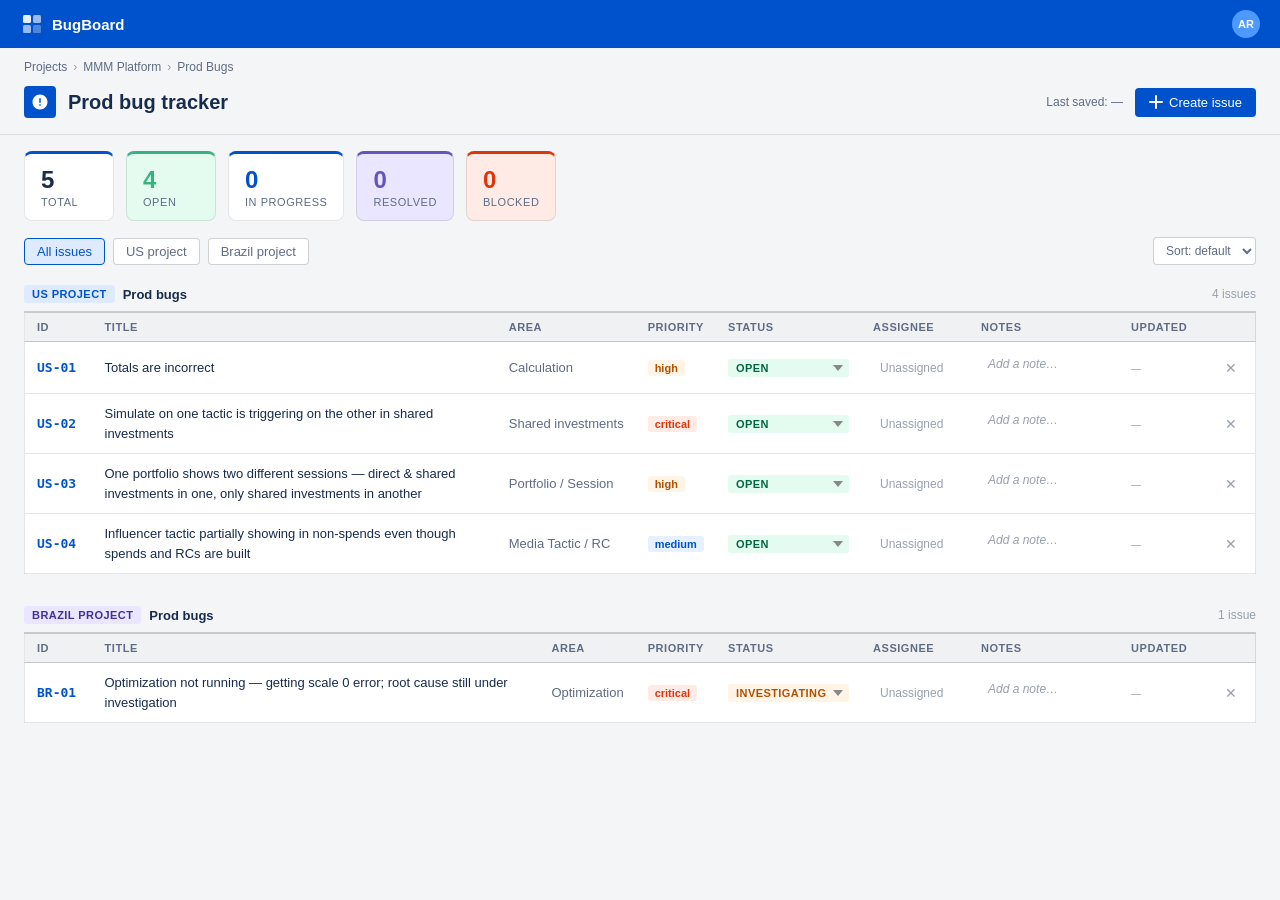
==== index.html @ f77bd1e1 "Rename index.html.html to index.html" ====
<!DOCTYPE html>
<html lang="en">
<head>
<meta charset="UTF-8" />
<meta name="viewport" content="width=device-width, initial-scale=1.0" />
<title>Bug Tracker — US & Brazil</title>
<style>
*, *::before, *::after { box-sizing: border-box; margin: 0; padding: 0; }

:root {
  --bg: #f4f5f7; --surface: #ffffff; --surface2: #f0f1f3;
  --border: rgba(0,0,0,0.1); --border2: rgba(0,0,0,0.18);
  --text: #172b4d; --text2: #5e6c84; --text3: #97a0af;
  --blue: #0052cc; --blue-bg: #deebff;
  --purple-bg: #eae6ff; --purple: #403294;
  --radius: 4px; --radius-lg: 8px;
  --mono: ui-monospace, monospace;
  --sans: -apple-system, BlinkMacSystemFont, 'Segoe UI', sans-serif;
}

@media (prefers-color-scheme: dark) {
  :root {
    --bg: #1d2125; --surface: #22272b; --surface2: #282e33;
    --border: rgba(255,255,255,0.08); --border2: rgba(255,255,255,0.16);
    --text: #c7d1db; --text2: #8c9bab; --text3: #596773;
    --blue: #4c9aff; --blue-bg: #0c2340; --purple-bg: #1e1a40; --purple: #998dd9;
  }
}

body { font-family: var(--sans); background: var(--bg); color: var(--text); min-height: 100vh; }

/* NAV */
.topnav { background: #0052cc; padding: 0 20px; height: 48px; display: flex; align-items: center; }
.topnav-logo { color: #fff; font-size: 15px; font-weight: 600; display: flex; align-items: center; gap: 8px; }
.topnav-logo svg { width: 24px; height: 24px; }
.topnav-right { margin-left: auto; }
.avatar { width: 28px; height: 28px; border-radius: 50%; background: #4c9aff; color: #fff; font-size: 11px; font-weight: 600; display: flex; align-items: center; justify-content: center; }

.breadcrumb { padding: 12px 24px 0; font-size: 12px; color: var(--text2); display: flex; align-items: center; gap: 6px; }
.breadcrumb span { color: var(--text3); }

.page-header { padding: 12px 24px 16px; display: flex; align-items: center; gap: 12px; border-bottom: 1px solid var(--border); }
.page-icon { width: 32px; height: 32px; background: #0052cc; border-radius: var(--radius); display: flex; align-items: center; justify-content: center; }
.page-header h1 { font-size: 20px; font-weight: 600; }
.header-right { margin-left: auto; display: flex; align-items: center; gap: 12px; font-size: 12px; color: var(--text2); }

/* CREATE BUTTON */
.btn-create {
  background: #0052cc; color: #fff; border: none;
  font-size: 13px; font-weight: 500; padding: 7px 14px;
  border-radius: var(--radius); cursor: pointer; font-family: var(--sans);
  display: flex; align-items: center; gap: 6px; transition: background 0.15s;
}
.btn-create:hover { background: #0747a6; }
.btn-create svg { width: 14px; height: 14px; }

/* STATS */
.stats-row { display: flex; gap: 12px; padding: 16px 24px; flex-wrap: wrap; }
.stat-card { background: var(--surface); border: 1px solid var(--border); border-radius: var(--radius-lg); padding: 12px 16px; min-width: 90px; border-top: 3px solid transparent; }
.stat-card.total { border-top-color: #0052cc; }
.stat-card.s-open { border-top-color: #36b37e; }
.stat-card.s-progress { border-top-color: #0052cc; }
.stat-card.s-resolved { border-top-color: #6554c0; }
.stat-card.s-blocked { border-top-color: #de350b; }
.stat-num { font-size: 24px; font-weight: 700; color: var(--text); }
.stat-label { font-size: 11px; color: var(--text2); margin-top: 2px; text-transform: uppercase; letter-spacing: 0.05em; }

/* TOOLBAR */
.toolbar { padding: 0 24px 12px; display: flex; gap: 8px; align-items: center; flex-wrap: wrap; }
.filter-btn { font-size: 13px; padding: 5px 12px; border-radius: var(--radius); border: 1px solid var(--border2); background: var(--surface); color: var(--text2); cursor: pointer; transition: all 0.1s; font-family: var(--sans); }
.filter-btn:hover { background: var(--surface2); color: var(--text); }
.filter-btn.active { background: var(--blue-bg); color: var(--blue); border-color: var(--blue); font-weight: 500; }
.toolbar-right { margin-left: auto; }
.toolbar select { font-size: 12px; padding: 5px 8px; border-radius: var(--radius); border: 1px solid var(--border2); background: var(--surface); color: var(--text2); font-family: var(--sans); cursor: pointer; }

/* TABLE */
.issue-table-wrap { padding: 0 24px 40px; }
.proj-section { margin-bottom: 24px; }
.proj-header { display: flex; align-items: center; gap: 8px; padding: 8px 0; border-bottom: 2px solid var(--border2); }
.proj-badge { font-size: 11px; font-weight: 700; padding: 3px 8px; border-radius: 3px; letter-spacing: 0.04em; text-transform: uppercase; }
.badge-us { background: var(--blue-bg); color: var(--blue); }
.badge-br { background: var(--purple-bg); color: var(--purple); }
.proj-label { font-size: 13px; font-weight: 600; }
.proj-count { font-size: 12px; color: var(--text3); margin-left: auto; }

.issue-table { width: 100%; border-collapse: collapse; background: var(--surface); border: 1px solid var(--border); border-top: none; }
.issue-table thead tr { background: var(--surface2); border-bottom: 1px solid var(--border2); }
.issue-table th { font-size: 11px; font-weight: 600; color: var(--text2); text-transform: uppercase; letter-spacing: 0.05em; padding: 8px 12px; text-align: left; white-space: nowrap; }
.issue-table tbody tr { border-bottom: 1px solid var(--border); transition: background 0.1s; }
.issue-table tbody tr:last-child { border-bottom: none; }
.issue-table tbody tr:hover { background: var(--surface2); }
.issue-table td { padding: 10px 12px; font-size: 13px; vertical-align: middle; }

.td-id { font-family: var(--mono); font-size: 11px; color: var(--blue); white-space: nowrap; font-weight: 600; }
.td-title { line-height: 1.5; color: var(--text); }
.td-area { font-size: 11px; color: var(--text2); white-space: nowrap; }

/* DELETE BUTTON */
.btn-del { background: none; border: none; cursor: pointer; padding: 4px 6px; border-radius: var(--radius); color: var(--text3); font-size: 14px; line-height: 1; transition: all 0.1s; }
.btn-del:hover { background: #ffebe6; color: #de350b; }

.pri { display: inline-flex; align-items: center; font-size: 11px; font-weight: 600; padding: 2px 7px; border-radius: 3px; }
.pri-critical { background: #ffebe6; color: #de350b; }
.pri-high     { background: #fff4e5; color: #b25000; }
.pri-medium   { background: #e6f0ff; color: #0052cc; }
.pri-low      { background: #e3fcef; color: #006644; }

.status-select {
  font-size: 11px; font-weight: 700; padding: 3px 22px 3px 8px;
  border-radius: 3px; border: none; cursor: pointer; font-family: var(--sans);
  appearance: none; -webkit-appearance: none;
  text-transform: uppercase; letter-spacing: 0.04em; outline: none;
  background-image: url("data:image/svg+xml,%3Csvg xmlns='http://www.w3.org/2000/svg' width='10' height='6'%3E%3Cpath d='M0 0l5 6 5-6z' fill='%23888'/%3E%3C/svg%3E");
  background-repeat: no-repeat; background-position: right 6px center;
}
.status-select:hover { opacity: 0.8; }
.s-open          { background-color: #e3fcef; color: #006644; }
.s-in-progress   { background-color: #deebff; color: #0052cc; }
.s-investigating { background-color: #fff4e5; color: #b25000; }
.s-resolved      { background-color: #eae6ff; color: #403294; }
.s-blocked       { background-color: #ffebe6; color: #de350b; }

.notes-input { font-size: 12px; color: var(--text2); background: transparent; border: 1px solid transparent; border-radius: var(--radius); padding: 3px 6px; width: 100%; font-family: var(--sans); resize: none; line-height: 1.4; min-height: 28px; }
.notes-input:hover { border-color: var(--border2); background: var(--surface2); }
.notes-input:focus { outline: none; border-color: var(--blue); background: var(--surface); }
.notes-input::placeholder { color: var(--text3); font-style: italic; }

.assignee-input { font-size: 12px; color: var(--text); background: transparent; border: 1px solid transparent; border-radius: var(--radius); padding: 3px 6px; width: 100%; font-family: var(--sans); }
.assignee-input:hover { border-color: var(--border2); background: var(--surface2); }
.assignee-input:focus { outline: none; border-color: var(--blue); background: var(--surface); }
.assignee-input::placeholder { color: var(--text3); }

.updated-tag { font-size: 10px; color: var(--text3); white-space: nowrap; }

/* ── MODAL OVERLAY ── */
.modal-overlay {
  display: none; position: fixed; inset: 0;
  background: rgba(9,30,66,0.54);
  z-index: 100; align-items: center; justify-content: center;
}
.modal-overlay.open { display: flex; }

.modal {
  background: var(--surface); border-radius: var(--radius-lg);
  width: 520px; max-width: calc(100vw - 32px);
  box-shadow: 0 8px 32px rgba(0,0,0,0.24);
  overflow: hidden;
}
.modal-header {
  padding: 16px 20px; border-bottom: 1px solid var(--border);
  display: flex; align-items: center; justify-content: space-between;
}
.modal-header h2 { font-size: 16px; font-weight: 600; color: var(--text); }
.modal-close { background: none; border: none; cursor: pointer; font-size: 20px; color: var(--text3); line-height: 1; padding: 2px 6px; border-radius: var(--radius); }
.modal-close:hover { background: var(--surface2); color: var(--text); }

.modal-body { padding: 20px; display: flex; flex-direction: column; gap: 14px; }

.form-row { display: flex; gap: 12px; }
.form-group { display: flex; flex-direction: column; gap: 5px; flex: 1; }
.form-group label { font-size: 12px; font-weight: 600; color: var(--text2); text-transform: uppercase; letter-spacing: 0.04em; }

.form-input, .form-select, .form-textarea {
  font-size: 13px; color: var(--text); background: var(--surface);
  border: 1px solid var(--border2); border-radius: var(--radius);
  padding: 7px 10px; font-family: var(--sans); width: 100%;
  transition: border-color 0.15s;
}
.form-input:focus, .form-select:focus, .form-textarea:focus {
  outline: none; border-color: var(--blue);
  box-shadow: 0 0 0 2px rgba(0,82,204,0.2);
}
.form-textarea { resize: vertical; min-height: 72px; line-height: 1.5; }
.form-select { cursor: pointer; appearance: none; -webkit-appearance: none;
  background-image: url("data:image/svg+xml,%3Csvg xmlns='http://www.w3.org/2000/svg' width='10' height='6'%3E%3Cpath d='M0 0l5 6 5-6z' fill='%23888'/%3E%3C/svg%3E");
  background-repeat: no-repeat; background-position: right 10px center; padding-right: 28px;
}
.form-error { font-size: 11px; color: #de350b; display: none; }
.form-error.show { display: block; }

.modal-footer { padding: 14px 20px; border-top: 1px solid var(--border); display: flex; justify-content: flex-end; gap: 8px; }
.btn-cancel { background: var(--surface); color: var(--text2); border: 1px solid var(--border2); font-size: 13px; padding: 7px 14px; border-radius: var(--radius); cursor: pointer; font-family: var(--sans); }
.btn-cancel:hover { background: var(--surface2); }
.btn-submit { background: #0052cc; color: #fff; border: none; font-size: 13px; font-weight: 500; padding: 7px 16px; border-radius: var(--radius); cursor: pointer; font-family: var(--sans); transition: background 0.15s; }
.btn-submit:hover { background: #0747a6; }

/* TOAST */
.toast { position: fixed; bottom: 24px; right: 24px; background: #172b4d; color: #fff; padding: 10px 18px; border-radius: var(--radius-lg); font-size: 13px; opacity: 0; pointer-events: none; transition: opacity 0.2s; z-index: 999; }
.toast.show { opacity: 1; }
</style>
</head>
<body>

<div class="topnav">
  <div class="topnav-logo">
    <svg viewBox="0 0 24 24" fill="none">
      <rect x="3" y="3" width="8" height="8" rx="1.5" fill="white" opacity="0.9"/>
      <rect x="13" y="3" width="8" height="8" rx="1.5" fill="white" opacity="0.6"/>
      <rect x="3" y="13" width="8" height="8" rx="1.5" fill="white" opacity="0.6"/>
      <rect x="13" y="13" width="8" height="8" rx="1.5" fill="white" opacity="0.3"/>
    </svg>
    BugBoard
  </div>
  <div class="topnav-right"><div class="avatar">AR</div></div>
</div>

<div class="breadcrumb">Projects <span>›</span> MMM Platform <span>›</span> Prod Bugs</div>

<div class="page-header">
  <div class="page-icon">
    <svg viewBox="0 0 24 24" fill="white" width="18" height="18"><path d="M12 2C6.48 2 2 6.48 2 12s4.48 10 10 10 10-4.48 10-10S17.52 2 12 2zm1 15h-2v-2h2v2zm0-4h-2V7h2v6z"/></svg>
  </div>
  <h1>Prod bug tracker</h1>
  <div class="header-right">
    <span>Last saved: <span id="last-saved">—</span></span>
    <button class="btn-create" onclick="openModal()">
      <svg viewBox="0 0 14 14" fill="none"><path d="M7 1v12M1 7h12" stroke="white" stroke-width="2" stroke-linecap="round"/></svg>
      Create issue
    </button>
  </div>
</div>

<div class="stats-row">
  <div class="stat-card total"><div class="stat-num" id="st-total">—</div><div class="stat-label">Total</div></div>
  <div class="stat-card s-open"><div class="stat-num" id="st-open" style="color:#36b37e;">—</div><div class="stat-label">Open</div></div>
  <div class="stat-card s-progress"><div class="stat-num" id="st-prog" style="color:#0052cc;">—</div><div class="stat-label">In progress</div></div>
  <div class="stat-card s-resolved"><div class="stat-num" id="st-res" style="color:#6554c0;">—</div><div class="stat-label">Resolved</div></div>
  <div class="stat-card s-blocked"><div class="stat-num" id="st-blk" style="color:#de350b;">—</div><div class="stat-label">Blocked</div></div>
</div>

<div class="toolbar">
  <button class="filter-btn active" onclick="setFilter('all',this)">All issues</button>
  <button class="filter-btn" onclick="setFilter('US',this)">US project</button>
  <button class="filter-btn" onclick="setFilter('Brazil',this)">Brazil project</button>
  <div class="toolbar-right">
    <select onchange="setSort(this.value)">
      <option value="default">Sort: default</option>
      <option value="priority">Sort: priority</option>
      <option value="status">Sort: status</option>
    </select>
  </div>
</div>

<div class="issue-table-wrap" id="issue-container"></div>

<!-- CREATE ISSUE MODAL -->
<div class="modal-overlay" id="modal-overlay" onclick="overlayClick(event)">
  <div class="modal">
    <div class="modal-header">
      <h2>Create issue</h2>
      <button class="modal-close" onclick="closeModal()">&#x2715;</button>
    </div>
    <div class="modal-body">
      <div class="form-group">
        <label>Title *</label>
        <input class="form-input" id="f-title" type="text" placeholder="Short description of the bug" />
        <span class="form-error" id="err-title">Title is required</span>
      </div>
      <div class="form-row">
        <div class="form-group">
          <label>Project *</label>
          <select class="form-select" id="f-project">
            <option value="">Select project</option>
            <option value="US">US Project</option>
            <option value="Brazil">Brazil Project</option>
          </select>
          <span class="form-error" id="err-project">Select a project</span>
        </div>
        <div class="form-group">
          <label>Area</label>
          <input class="form-input" id="f-area" type="text" placeholder="e.g. Calculation, RC, Optimization" />
        </div>
      </div>
      <div class="form-row">
        <div class="form-group">
          <label>Priority</label>
          <select class="form-select" id="f-priority">
            <option value="critical">Critical</option>
            <option value="high">High</option>
            <option value="medium" selected>Medium</option>
            <option value="low">Low</option>
          </select>
        </div>
        <div class="form-group">
          <label>Status</label>
          <select class="form-select" id="f-status">
            <option value="open" selected>Open</option>
            <option value="in-progress">In Progress</option>
            <option value="investigating">Investigating</option>
            <option value="blocked">Blocked</option>
          </select>
        </div>
      </div>
      <div class="form-group">
        <label>Assignee</label>
        <input class="form-input" id="f-assignee" type="text" placeholder="Developer name" />
      </div>
      <div class="form-group">
        <label>Notes</label>
        <textarea class="form-textarea" id="f-notes" placeholder="Additional context, steps to reproduce, etc."></textarea>
      </div>
    </div>
    <div class="modal-footer">
      <button class="btn-cancel" onclick="closeModal()">Cancel</button>
      <button class="btn-submit" onclick="submitIssue()">Create issue</button>
    </div>
  </div>
</div>

<div class="toast" id="toast">Changes saved</div>

<script>
const STORAGE_KEY = 'bugboard_v2';

const seed = [
  { id:'US-01', project:'US', title:'Totals are incorrect', priority:'high', status:'open', area:'Calculation', assignee:'', notes:'', updated:'' },
  { id:'US-02', project:'US', title:'Simulate on one tactic is triggering on the other in shared investments', priority:'critical', status:'open', area:'Shared investments', assignee:'', notes:'', updated:'' },
  { id:'US-03', project:'US', title:'One portfolio shows two different sessions — direct & shared investments in one, only shared investments in another', priority:'high', status:'open', area:'Portfolio / Session', assignee:'', notes:'', updated:'' },
  { id:'US-04', project:'US', title:'Influencer tactic partially showing in non-spends even though spends and RCs are built', priority:'medium', status:'open', area:'Media Tactic / RC', assignee:'', notes:'', updated:'' },
  { id:'BR-01', project:'Brazil', title:'Optimization not running — getting scale 0 error; root cause still under investigation', priority:'critical', status:'investigating', area:'Optimization', assignee:'', notes:'', updated:'' },
];

const priorityOrder = { critical:0, high:1, medium:2, low:3 };
const statusOrder   = { blocked:0, investigating:1, 'in-progress':2, open:3, resolved:4 };

let bugs = [];
let currentFilter = 'all';
let currentSort = 'default';

/* ── PERSISTENCE ── */
function load() {
  try {
    const raw = localStorage.getItem(STORAGE_KEY);
    bugs = raw ? JSON.parse(raw) : seed.map(b => ({ ...b }));
  } catch(e) { bugs = seed.map(b => ({ ...b })); }
}
function persist() {
  try { localStorage.setItem(STORAGE_KEY, JSON.stringify(bugs)); } catch(e) {}
  const ts = new Date().toLocaleTimeString([], { hour:'2-digit', minute:'2-digit' });
  document.getElementById('last-saved').textContent = ts;
  toast('Changes saved');
}

function toast(msg) {
  const el = document.getElementById('toast');
  el.textContent = msg;
  el.classList.add('show');
  setTimeout(() => el.classList.remove('show'), 1800);
}

/* ── ID GENERATOR ── */
function nextId(project) {
  const prefix = project === 'US' ? 'US' : 'BR';
  const nums = bugs.filter(b => b.project === project).map(b => parseInt(b.id.split('-')[1]) || 0);
  const max = nums.length ? Math.max(...nums) : 0;
  return `${prefix}-${String(max + 1).padStart(2, '0')}`;
}

/* ── STATS ── */
function updateStats() {
  const c = { open:0, 'in-progress':0, resolved:0, blocked:0, investigating:0 };
  bugs.forEach(b => { if (c[b.status] !== undefined) c[b.status]++; });
  document.getElementById('st-total').textContent = bugs.length;
  document.getElementById('st-open').textContent  = c['open'];
  document.getElementById('st-prog').textContent  = c['in-progress'];
  document.getElementById('st-res').textContent   = c['resolved'];
  document.getElementById('st-blk').textContent   = c['blocked'];
}

/* ── FILTERS ── */
function setFilter(f, btn) {
  currentFilter = f;
  document.querySelectorAll('.filter-btn').forEach(b => b.classList.remove('active'));
  btn.classList.add('active');
  render();
}
function setSort(v) { currentSort = v; render(); }

/* ── INLINE EDITS ── */
function changeStatus(sel) {
  const bug = bugs.find(b => b.id === sel.dataset.id);
  if (!bug) return;
  bug.status = sel.value;
  bug.updated = new Date().toLocaleTimeString([], { hour:'2-digit', minute:'2-digit' });
  sel.className = 'status-select s-' + sel.value;
  const el = document.getElementById('upd-' + bug.id);
  if (el) el.textContent = 'Updated ' + bug.updated;
  persist(); updateStats();
}
function changeNotes(el) {
  const bug = bugs.find(b => b.id === el.dataset.id);
  if (bug) { bug.notes = el.value; persist(); }
}
function changeAssignee(el) {
  const bug = bugs.find(b => b.id === el.dataset.id);
  if (bug) { bug.assignee = el.value; persist(); }
}
function deleteBug(id) {
  if (!confirm('Delete this issue?')) return;
  bugs = bugs.filter(b => b.id !== id);
  persist(); render();
}

/* ── MODAL ── */
function openModal() {
  document.getElementById('modal-overlay').classList.add('open');
  document.getElementById('f-title').focus();
  ['f-title','f-project','f-area','f-assignee','f-notes'].forEach(id => {
    const el = document.getElementById(id);
    if (el) el.value = '';
  });
  document.getElementById('f-priority').value = 'medium';
  document.getElementById('f-status').value = 'open';
  document.getElementById('err-title').classList.remove('show');
  document.getElementById('err-project').classList.remove('show');
}
function closeModal() {
  document.getElementById('modal-overlay').classList.remove('open');
}
function overlayClick(e) {
  if (e.target === document.getElementById('modal-overlay')) closeModal();
}

function submitIssue() {
  const title   = document.getElementById('f-title').value.trim();
  const project = document.getElementById('f-project').value;
  let valid = true;

  if (!title) { document.getElementById('err-title').classList.add('show'); valid = false; }
  else document.getElementById('err-title').classList.remove('show');

  if (!project) { document.getElementById('err-project').classList.add('show'); valid = false; }
  else document.getElementById('err-project').classList.remove('show');

  if (!valid) return;

  const newBug = {
    id:       nextId(project),
    project,
    title,
    area:     document.getElementById('f-area').value.trim() || 'General',
    priority: document.getElementById('f-priority').value,
    status:   document.getElementById('f-status').value,
    assignee: document.getElementById('f-assignee').value.trim(),
    notes:    document.getElementById('f-notes').value.trim(),
    updated:  '',
  };

  bugs.push(newBug);
  persist(); render();
  closeModal();
  toast('Issue ' + newBug.id + ' created');
}

/* ── RENDER ── */
function render() {
  let list = bugs.filter(b => currentFilter === 'all' || b.project === currentFilter);
  if (currentSort === 'priority') list = [...list].sort((a,b) => priorityOrder[a.priority] - priorityOrder[b.priority]);
  if (currentSort === 'status')   list = [...list].sort((a,b) => (statusOrder[a.status]||9) - (statusOrder[b.status]||9));

  const container = document.getElementById('issue-container');
  if (!list.length) {
    container.innerHTML = `<div style="text-align:center;padding:48px;color:var(--text3);font-size:13px;">No issues found. <button class="btn-create" style="margin-left:12px;" onclick="openModal()">Create one</button></div>`;
    updateStats(); return;
  }

  const grouped = {};
  list.forEach(b => { if (!grouped[b.project]) grouped[b.project] = []; grouped[b.project].push(b); });
  const projects = [...new Set(list.map(b => b.project))];

  const statusOpts = [
    ['open','Open'],['in-progress','In Progress'],
    ['investigating','Investigating'],['resolved','Resolved'],['blocked','Blocked']
  ];

  let html = '';
  projects.forEach(proj => {
    const items = grouped[proj];
    const badgeCls = proj === 'US' ? 'badge-us' : 'badge-br';
    const label = proj === 'US' ? 'US Project' : 'Brazil Project';

    html += `<div class="proj-section">
      <div class="proj-header">
        <span class="proj-badge ${badgeCls}">${label}</span>
        <span class="proj-label">Prod bugs</span>
        <span class="proj-count">${items.length} issue${items.length>1?'s':''}</span>
      </div>
      <table class="issue-table">
        <thead><tr>
          <th style="width:68px">ID</th>
          <th>Title</th>
          <th style="width:95px">Area</th>
          <th style="width:78px">Priority</th>
          <th style="width:132px">Status</th>
          <th style="width:108px">Assignee</th>
          <th style="width:150px">Notes</th>
          <th style="width:88px">Updated</th>
          <th style="width:36px"></th>
        </tr></thead><tbody>`;

    items.forEach(b => {
      const opts = statusOpts.map(([v,l]) => `<option value="${v}"${v===b.status?' selected':''}>${l}</option>`).join('');
      html += `<tr>
        <td class="td-id">${b.id}</td>
        <td class="td-title">${b.title}</td>
        <td class="td-area">${b.area}</td>
        <td><span class="pri pri-${b.priority}">${b.priority}</span></td>
        <td><select class="status-select s-${b.status}" data-id="${b.id}" onchange="changeStatus(this)">${opts}</select></td>
        <td><input class="assignee-input" type="text" data-id="${b.id}" value="${b.assignee}" placeholder="Unassigned" onchange="changeAssignee(this)"/></td>
        <td><textarea class="notes-input" data-id="${b.id}" rows="1" placeholder="Add a note…" onchange="changeNotes(this)">${b.notes}</textarea></td>
        <td><span class="updated-tag" id="upd-${b.id}">${b.updated?'Updated '+b.updated:'—'}</span></td>
        <td><button class="btn-del" title="Delete" onclick="deleteBug('${b.id}')">&#x2715;</button></td>
      </tr>`;
    });
    html += `</tbody></table></div>`;
  });

  container.innerHTML = html;
  updateStats();
}

/* ── KEYBOARD SHORTCUT ── */
document.addEventListener('keydown', e => {
  if (e.key === 'Escape') closeModal();
  if ((e.metaKey || e.ctrlKey) && e.key === 'k') { e.preventDefault(); openModal(); }
});

load();
render();
</script>
</body>
</html>
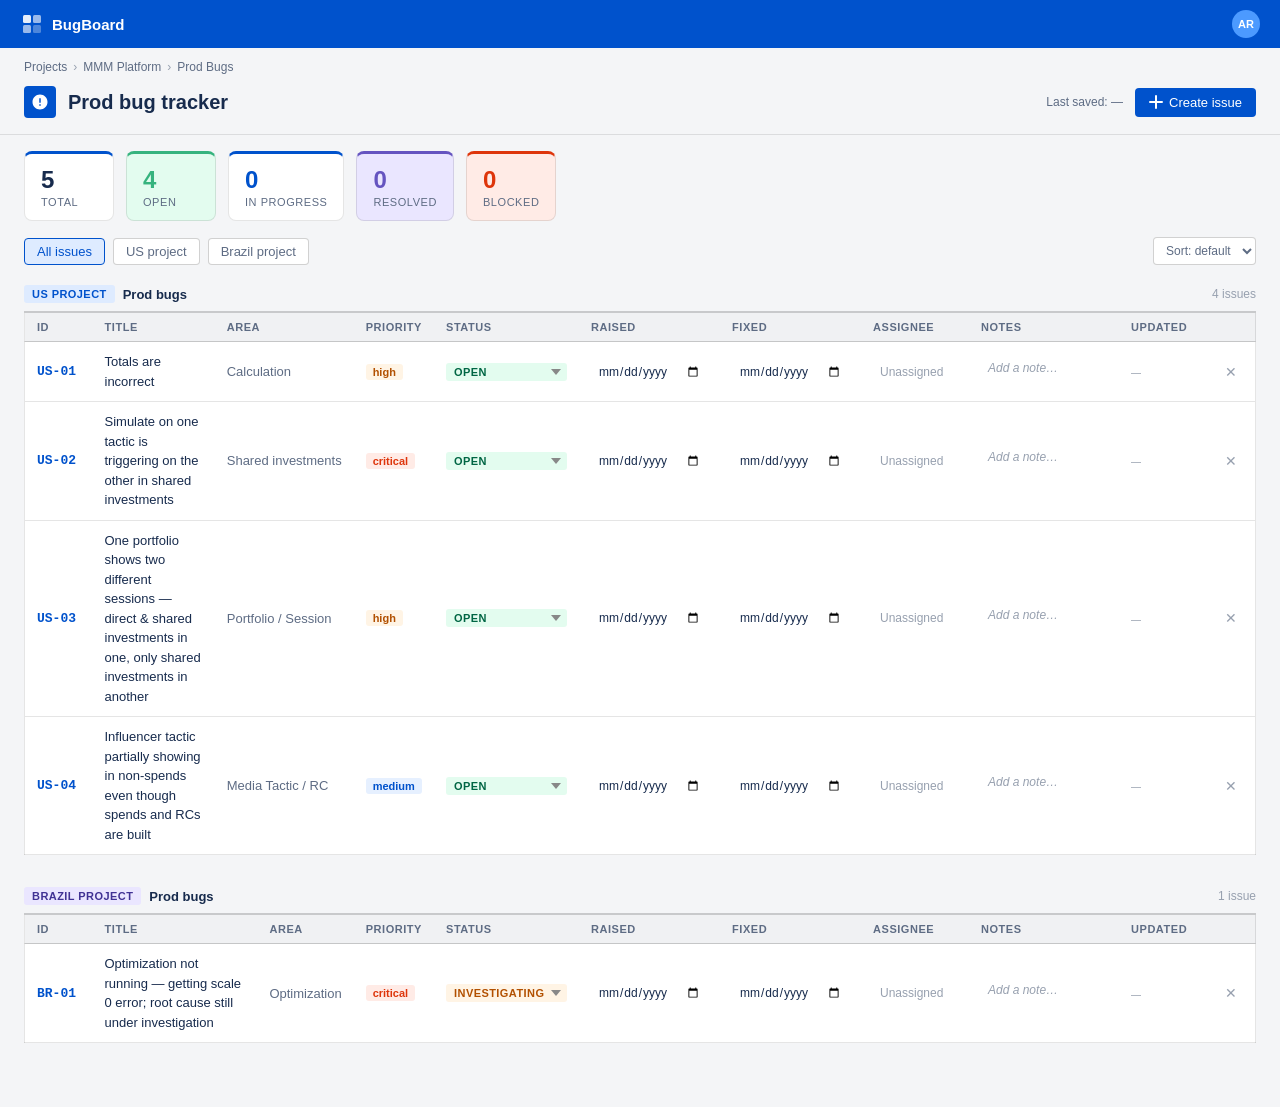
==== commit e09f739b: "Add raised and fixed date fields per issue with table columns and localStorage migration. Made-with:" ====
--- a/index.html
+++ b/index.html
@@ -129,6 +129,14 @@
 .assignee-input:hover { border-color: var(--border2); background: var(--surface2); }
 .assignee-input:focus { outline: none; border-color: var(--blue); background: var(--surface); }
 .assignee-input::placeholder { color: var(--text3); }
+
+.date-input {
+  font-size: 12px; color: var(--text); background: transparent;
+  border: 1px solid transparent; border-radius: var(--radius);
+  padding: 3px 6px; width: 100%; font-family: var(--sans); max-width: 132px;
+}
+.date-input:hover { border-color: var(--border2); background: var(--surface2); }
+.date-input:focus { outline: none; border-color: var(--blue); background: var(--surface); }
 
 .updated-tag { font-size: 10px; color: var(--text3); white-space: nowrap; }
 
@@ -313,11 +321,11 @@
 const STORAGE_KEY = 'bugboard_v2';
 
 const seed = [
-  { id:'US-01', project:'US', title:'Totals are incorrect', priority:'high', status:'open', area:'Calculation', assignee:'', notes:'', updated:'' },
-  { id:'US-02', project:'US', title:'Simulate on one tactic is triggering on the other in shared investments', priority:'critical', status:'open', area:'Shared investments', assignee:'', notes:'', updated:'' },
-  { id:'US-03', project:'US', title:'One portfolio shows two different sessions — direct & shared investments in one, only shared investments in another', priority:'high', status:'open', area:'Portfolio / Session', assignee:'', notes:'', updated:'' },
-  { id:'US-04', project:'US', title:'Influencer tactic partially showing in non-spends even though spends and RCs are built', priority:'medium', status:'open', area:'Media Tactic / RC', assignee:'', notes:'', updated:'' },
-  { id:'BR-01', project:'Brazil', title:'Optimization not running — getting scale 0 error; root cause still under investigation', priority:'critical', status:'investigating', area:'Optimization', assignee:'', notes:'', updated:'' },
+  { id:'US-01', project:'US', title:'Totals are incorrect', priority:'high', status:'open', area:'Calculation', assignee:'', notes:'', raised:'', fixed:'', updated:'' },
+  { id:'US-02', project:'US', title:'Simulate on one tactic is triggering on the other in shared investments', priority:'critical', status:'open', area:'Shared investments', assignee:'', notes:'', raised:'', fixed:'', updated:'' },
+  { id:'US-03', project:'US', title:'One portfolio shows two different sessions — direct & shared investments in one, only shared investments in another', priority:'high', status:'open', area:'Portfolio / Session', assignee:'', notes:'', raised:'', fixed:'', updated:'' },
+  { id:'US-04', project:'US', title:'Influencer tactic partially showing in non-spends even though spends and RCs are built', priority:'medium', status:'open', area:'Media Tactic / RC', assignee:'', notes:'', raised:'', fixed:'', updated:'' },
+  { id:'BR-01', project:'Brazil', title:'Optimization not running — getting scale 0 error; root cause still under investigation', priority:'critical', status:'investigating', area:'Optimization', assignee:'', notes:'', raised:'', fixed:'', updated:'' },
 ];
 
 const priorityOrder = { critical:0, high:1, medium:2, low:3 };
@@ -328,11 +336,17 @@
 let currentSort = 'default';
 
 /* ── PERSISTENCE ── */
+function normalizeBug(b) {
+  const x = { ...b };
+  if (x.raised === undefined || x.raised === null) x.raised = '';
+  if (x.fixed === undefined || x.fixed === null) x.fixed = '';
+  return x;
+}
 function load() {
   try {
     const raw = localStorage.getItem(STORAGE_KEY);
-    bugs = raw ? JSON.parse(raw) : seed.map(b => ({ ...b }));
-  } catch(e) { bugs = seed.map(b => ({ ...b })); }
+    bugs = raw ? JSON.parse(raw).map(normalizeBug) : seed.map(b => normalizeBug(b));
+  } catch(e) { bugs = seed.map(b => normalizeBug(b)); }
 }
 function persist() {
   try { localStorage.setItem(STORAGE_KEY, JSON.stringify(bugs)); } catch(e) {}
@@ -377,14 +391,20 @@
 function setSort(v) { currentSort = v; render(); }
 
 /* ── INLINE EDITS ── */
+function todayISO() {
+  return new Date().toISOString().slice(0, 10);
+}
 function changeStatus(sel) {
   const bug = bugs.find(b => b.id === sel.dataset.id);
   if (!bug) return;
   bug.status = sel.value;
+  if (sel.value === 'resolved' && !bug.fixed) bug.fixed = todayISO();
   bug.updated = new Date().toLocaleTimeString([], { hour:'2-digit', minute:'2-digit' });
   sel.className = 'status-select s-' + sel.value;
   const el = document.getElementById('upd-' + bug.id);
   if (el) el.textContent = 'Updated ' + bug.updated;
+  const fixedInput = document.querySelector(`input.date-input[data-id="${bug.id}"][data-field="fixed"]`);
+  if (fixedInput) fixedInput.value = bug.fixed || '';
   persist(); updateStats();
 }
 function changeNotes(el) {
@@ -394,6 +414,14 @@
 function changeAssignee(el) {
   const bug = bugs.find(b => b.id === el.dataset.id);
   if (bug) { bug.assignee = el.value; persist(); }
+}
+function changeDate(el) {
+  const bug = bugs.find(b => b.id === el.dataset.id);
+  if (!bug) return;
+  const field = el.dataset.field;
+  if (field !== 'raised' && field !== 'fixed') return;
+  bug[field] = el.value || '';
+  persist();
 }
 function deleteBug(id) {
   if (!confirm('Delete this issue?')) return;
@@ -443,6 +471,8 @@
     status:   document.getElementById('f-status').value,
     assignee: document.getElementById('f-assignee').value.trim(),
     notes:    document.getElementById('f-notes').value.trim(),
+    raised:   todayISO(),
+    fixed:    document.getElementById('f-status').value === 'resolved' ? todayISO() : '',
     updated:  '',
   };
 
@@ -492,6 +522,8 @@
           <th style="width:95px">Area</th>
           <th style="width:78px">Priority</th>
           <th style="width:132px">Status</th>
+          <th style="width:118px">Raised</th>
+          <th style="width:118px">Fixed</th>
           <th style="width:108px">Assignee</th>
           <th style="width:150px">Notes</th>
           <th style="width:88px">Updated</th>
@@ -506,6 +538,8 @@
         <td class="td-area">${b.area}</td>
         <td><span class="pri pri-${b.priority}">${b.priority}</span></td>
         <td><select class="status-select s-${b.status}" data-id="${b.id}" onchange="changeStatus(this)">${opts}</select></td>
+        <td><input class="date-input" type="date" data-id="${b.id}" data-field="raised" value="${b.raised || ''}" onchange="changeDate(this)"/></td>
+        <td><input class="date-input" type="date" data-id="${b.id}" data-field="fixed" value="${b.fixed || ''}" onchange="changeDate(this)"/></td>
         <td><input class="assignee-input" type="text" data-id="${b.id}" value="${b.assignee}" placeholder="Unassigned" onchange="changeAssignee(this)"/></td>
         <td><textarea class="notes-input" data-id="${b.id}" rows="1" placeholder="Add a note…" onchange="changeNotes(this)">${b.notes}</textarea></td>
         <td><span class="updated-tag" id="upd-${b.id}">${b.updated?'Updated '+b.updated:'—'}</span></td>
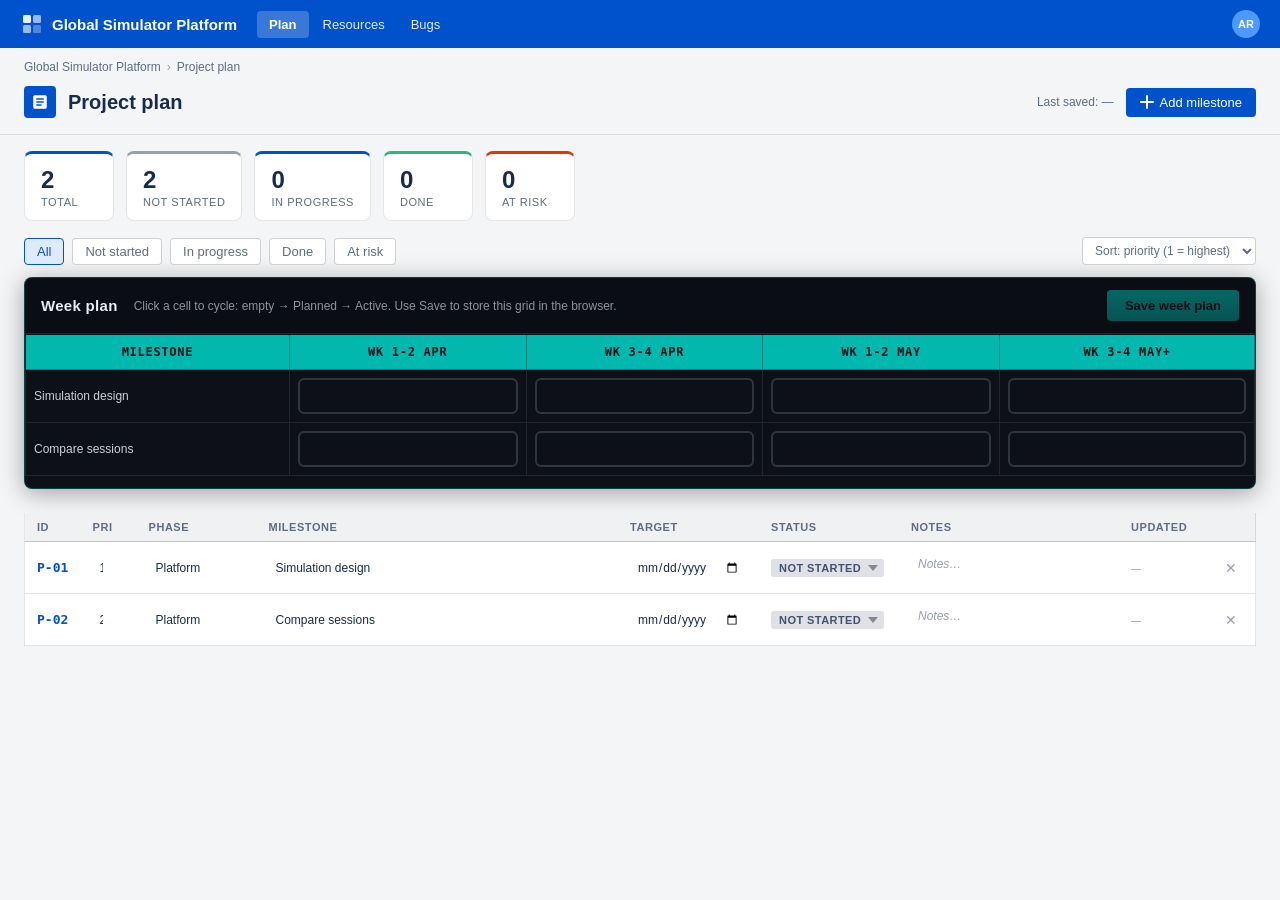
==== commit ed61dc3a: "Add bugs.html page for issue tracking with UI components" ====
--- a/index.html
+++ b/index.html
@@ -3,314 +3,124 @@
 <head>
 <meta charset="UTF-8" />
 <meta name="viewport" content="width=device-width, initial-scale=1.0" />
-<title>Bug Tracker — US & Brazil</title>
-<style>
-*, *::before, *::after { box-sizing: border-box; margin: 0; padding: 0; }
-
-:root {
-  --bg: #f4f5f7; --surface: #ffffff; --surface2: #f0f1f3;
-  --border: rgba(0,0,0,0.1); --border2: rgba(0,0,0,0.18);
-  --text: #172b4d; --text2: #5e6c84; --text3: #97a0af;
-  --blue: #0052cc; --blue-bg: #deebff;
-  --purple-bg: #eae6ff; --purple: #403294;
-  --radius: 4px; --radius-lg: 8px;
-  --mono: ui-monospace, monospace;
-  --sans: -apple-system, BlinkMacSystemFont, 'Segoe UI', sans-serif;
-}
-
-@media (prefers-color-scheme: dark) {
-  :root {
-    --bg: #1d2125; --surface: #22272b; --surface2: #282e33;
-    --border: rgba(255,255,255,0.08); --border2: rgba(255,255,255,0.16);
-    --text: #c7d1db; --text2: #8c9bab; --text3: #596773;
-    --blue: #4c9aff; --blue-bg: #0c2340; --purple-bg: #1e1a40; --purple: #998dd9;
-  }
-}
-
-body { font-family: var(--sans); background: var(--bg); color: var(--text); min-height: 100vh; }
-
-/* NAV */
-.topnav { background: #0052cc; padding: 0 20px; height: 48px; display: flex; align-items: center; }
-.topnav-logo { color: #fff; font-size: 15px; font-weight: 600; display: flex; align-items: center; gap: 8px; }
-.topnav-logo svg { width: 24px; height: 24px; }
-.topnav-right { margin-left: auto; }
-.avatar { width: 28px; height: 28px; border-radius: 50%; background: #4c9aff; color: #fff; font-size: 11px; font-weight: 600; display: flex; align-items: center; justify-content: center; }
-
-.breadcrumb { padding: 12px 24px 0; font-size: 12px; color: var(--text2); display: flex; align-items: center; gap: 6px; }
-.breadcrumb span { color: var(--text3); }
-
-.page-header { padding: 12px 24px 16px; display: flex; align-items: center; gap: 12px; border-bottom: 1px solid var(--border); }
-.page-icon { width: 32px; height: 32px; background: #0052cc; border-radius: var(--radius); display: flex; align-items: center; justify-content: center; }
-.page-header h1 { font-size: 20px; font-weight: 600; }
-.header-right { margin-left: auto; display: flex; align-items: center; gap: 12px; font-size: 12px; color: var(--text2); }
-
-/* CREATE BUTTON */
-.btn-create {
-  background: #0052cc; color: #fff; border: none;
-  font-size: 13px; font-weight: 500; padding: 7px 14px;
-  border-radius: var(--radius); cursor: pointer; font-family: var(--sans);
-  display: flex; align-items: center; gap: 6px; transition: background 0.15s;
-}
-.btn-create:hover { background: #0747a6; }
-.btn-create svg { width: 14px; height: 14px; }
-
-/* STATS */
-.stats-row { display: flex; gap: 12px; padding: 16px 24px; flex-wrap: wrap; }
-.stat-card { background: var(--surface); border: 1px solid var(--border); border-radius: var(--radius-lg); padding: 12px 16px; min-width: 90px; border-top: 3px solid transparent; }
-.stat-card.total { border-top-color: #0052cc; }
-.stat-card.s-open { border-top-color: #36b37e; }
-.stat-card.s-progress { border-top-color: #0052cc; }
-.stat-card.s-resolved { border-top-color: #6554c0; }
-.stat-card.s-blocked { border-top-color: #de350b; }
-.stat-num { font-size: 24px; font-weight: 700; color: var(--text); }
-.stat-label { font-size: 11px; color: var(--text2); margin-top: 2px; text-transform: uppercase; letter-spacing: 0.05em; }
-
-/* TOOLBAR */
-.toolbar { padding: 0 24px 12px; display: flex; gap: 8px; align-items: center; flex-wrap: wrap; }
-.filter-btn { font-size: 13px; padding: 5px 12px; border-radius: var(--radius); border: 1px solid var(--border2); background: var(--surface); color: var(--text2); cursor: pointer; transition: all 0.1s; font-family: var(--sans); }
-.filter-btn:hover { background: var(--surface2); color: var(--text); }
-.filter-btn.active { background: var(--blue-bg); color: var(--blue); border-color: var(--blue); font-weight: 500; }
-.toolbar-right { margin-left: auto; }
-.toolbar select { font-size: 12px; padding: 5px 8px; border-radius: var(--radius); border: 1px solid var(--border2); background: var(--surface); color: var(--text2); font-family: var(--sans); cursor: pointer; }
-
-/* TABLE */
-.issue-table-wrap { padding: 0 24px 40px; }
-.proj-section { margin-bottom: 24px; }
-.proj-header { display: flex; align-items: center; gap: 8px; padding: 8px 0; border-bottom: 2px solid var(--border2); }
-.proj-badge { font-size: 11px; font-weight: 700; padding: 3px 8px; border-radius: 3px; letter-spacing: 0.04em; text-transform: uppercase; }
-.badge-us { background: var(--blue-bg); color: var(--blue); }
-.badge-br { background: var(--purple-bg); color: var(--purple); }
-.proj-label { font-size: 13px; font-weight: 600; }
-.proj-count { font-size: 12px; color: var(--text3); margin-left: auto; }
-
-.issue-table { width: 100%; border-collapse: collapse; background: var(--surface); border: 1px solid var(--border); border-top: none; }
-.issue-table thead tr { background: var(--surface2); border-bottom: 1px solid var(--border2); }
-.issue-table th { font-size: 11px; font-weight: 600; color: var(--text2); text-transform: uppercase; letter-spacing: 0.05em; padding: 8px 12px; text-align: left; white-space: nowrap; }
-.issue-table tbody tr { border-bottom: 1px solid var(--border); transition: background 0.1s; }
-.issue-table tbody tr:last-child { border-bottom: none; }
-.issue-table tbody tr:hover { background: var(--surface2); }
-.issue-table td { padding: 10px 12px; font-size: 13px; vertical-align: middle; }
-
-.td-id { font-family: var(--mono); font-size: 11px; color: var(--blue); white-space: nowrap; font-weight: 600; }
-.td-title { line-height: 1.5; color: var(--text); }
-.td-area { font-size: 11px; color: var(--text2); white-space: nowrap; }
-
-/* DELETE BUTTON */
-.btn-del { background: none; border: none; cursor: pointer; padding: 4px 6px; border-radius: var(--radius); color: var(--text3); font-size: 14px; line-height: 1; transition: all 0.1s; }
-.btn-del:hover { background: #ffebe6; color: #de350b; }
-
-.pri { display: inline-flex; align-items: center; font-size: 11px; font-weight: 600; padding: 2px 7px; border-radius: 3px; }
-.pri-critical { background: #ffebe6; color: #de350b; }
-.pri-high     { background: #fff4e5; color: #b25000; }
-.pri-medium   { background: #e6f0ff; color: #0052cc; }
-.pri-low      { background: #e3fcef; color: #006644; }
-
-.status-select {
-  font-size: 11px; font-weight: 700; padding: 3px 22px 3px 8px;
-  border-radius: 3px; border: none; cursor: pointer; font-family: var(--sans);
-  appearance: none; -webkit-appearance: none;
-  text-transform: uppercase; letter-spacing: 0.04em; outline: none;
-  background-image: url("data:image/svg+xml,%3Csvg xmlns='http://www.w3.org/2000/svg' width='10' height='6'%3E%3Cpath d='M0 0l5 6 5-6z' fill='%23888'/%3E%3C/svg%3E");
-  background-repeat: no-repeat; background-position: right 6px center;
-}
-.status-select:hover { opacity: 0.8; }
-.s-open          { background-color: #e3fcef; color: #006644; }
-.s-in-progress   { background-color: #deebff; color: #0052cc; }
-.s-investigating { background-color: #fff4e5; color: #b25000; }
-.s-resolved      { background-color: #eae6ff; color: #403294; }
-.s-blocked       { background-color: #ffebe6; color: #de350b; }
-
-.notes-input { font-size: 12px; color: var(--text2); background: transparent; border: 1px solid transparent; border-radius: var(--radius); padding: 3px 6px; width: 100%; font-family: var(--sans); resize: none; line-height: 1.4; min-height: 28px; }
-.notes-input:hover { border-color: var(--border2); background: var(--surface2); }
-.notes-input:focus { outline: none; border-color: var(--blue); background: var(--surface); }
-.notes-input::placeholder { color: var(--text3); font-style: italic; }
-
-.assignee-input { font-size: 12px; color: var(--text); background: transparent; border: 1px solid transparent; border-radius: var(--radius); padding: 3px 6px; width: 100%; font-family: var(--sans); }
-.assignee-input:hover { border-color: var(--border2); background: var(--surface2); }
-.assignee-input:focus { outline: none; border-color: var(--blue); background: var(--surface); }
-.assignee-input::placeholder { color: var(--text3); }
-
-.date-input {
-  font-size: 12px; color: var(--text); background: transparent;
-  border: 1px solid transparent; border-radius: var(--radius);
-  padding: 3px 6px; width: 100%; font-family: var(--sans); max-width: 132px;
-}
-.date-input:hover { border-color: var(--border2); background: var(--surface2); }
-.date-input:focus { outline: none; border-color: var(--blue); background: var(--surface); }
-
-.updated-tag { font-size: 10px; color: var(--text3); white-space: nowrap; }
-
-/* ── MODAL OVERLAY ── */
-.modal-overlay {
-  display: none; position: fixed; inset: 0;
-  background: rgba(9,30,66,0.54);
-  z-index: 100; align-items: center; justify-content: center;
-}
-.modal-overlay.open { display: flex; }
-
-.modal {
-  background: var(--surface); border-radius: var(--radius-lg);
-  width: 520px; max-width: calc(100vw - 32px);
-  box-shadow: 0 8px 32px rgba(0,0,0,0.24);
-  overflow: hidden;
-}
-.modal-header {
-  padding: 16px 20px; border-bottom: 1px solid var(--border);
-  display: flex; align-items: center; justify-content: space-between;
-}
-.modal-header h2 { font-size: 16px; font-weight: 600; color: var(--text); }
-.modal-close { background: none; border: none; cursor: pointer; font-size: 20px; color: var(--text3); line-height: 1; padding: 2px 6px; border-radius: var(--radius); }
-.modal-close:hover { background: var(--surface2); color: var(--text); }
-
-.modal-body { padding: 20px; display: flex; flex-direction: column; gap: 14px; }
-
-.form-row { display: flex; gap: 12px; }
-.form-group { display: flex; flex-direction: column; gap: 5px; flex: 1; }
-.form-group label { font-size: 12px; font-weight: 600; color: var(--text2); text-transform: uppercase; letter-spacing: 0.04em; }
-
-.form-input, .form-select, .form-textarea {
-  font-size: 13px; color: var(--text); background: var(--surface);
-  border: 1px solid var(--border2); border-radius: var(--radius);
-  padding: 7px 10px; font-family: var(--sans); width: 100%;
-  transition: border-color 0.15s;
-}
-.form-input:focus, .form-select:focus, .form-textarea:focus {
-  outline: none; border-color: var(--blue);
-  box-shadow: 0 0 0 2px rgba(0,82,204,0.2);
-}
-.form-textarea { resize: vertical; min-height: 72px; line-height: 1.5; }
-.form-select { cursor: pointer; appearance: none; -webkit-appearance: none;
-  background-image: url("data:image/svg+xml,%3Csvg xmlns='http://www.w3.org/2000/svg' width='10' height='6'%3E%3Cpath d='M0 0l5 6 5-6z' fill='%23888'/%3E%3C/svg%3E");
-  background-repeat: no-repeat; background-position: right 10px center; padding-right: 28px;
-}
-.form-error { font-size: 11px; color: #de350b; display: none; }
-.form-error.show { display: block; }
-
-.modal-footer { padding: 14px 20px; border-top: 1px solid var(--border); display: flex; justify-content: flex-end; gap: 8px; }
-.btn-cancel { background: var(--surface); color: var(--text2); border: 1px solid var(--border2); font-size: 13px; padding: 7px 14px; border-radius: var(--radius); cursor: pointer; font-family: var(--sans); }
-.btn-cancel:hover { background: var(--surface2); }
-.btn-submit { background: #0052cc; color: #fff; border: none; font-size: 13px; font-weight: 500; padding: 7px 16px; border-radius: var(--radius); cursor: pointer; font-family: var(--sans); transition: background 0.15s; }
-.btn-submit:hover { background: #0747a6; }
-
-/* TOAST */
-.toast { position: fixed; bottom: 24px; right: 24px; background: #172b4d; color: #fff; padding: 10px 18px; border-radius: var(--radius-lg); font-size: 13px; opacity: 0; pointer-events: none; transition: opacity 0.2s; z-index: 999; }
-.toast.show { opacity: 1; }
-</style>
+<title>Project plan — Global Simulator Platform</title>
+<link rel="stylesheet" href="css/app.css" />
 </head>
 <body>
 
 <div class="topnav">
-  <div class="topnav-logo">
-    <svg viewBox="0 0 24 24" fill="none">
+  <a class="topnav-logo" href="index.html">
+    <svg viewBox="0 0 24 24" fill="none" aria-hidden="true">
       <rect x="3" y="3" width="8" height="8" rx="1.5" fill="white" opacity="0.9"/>
       <rect x="13" y="3" width="8" height="8" rx="1.5" fill="white" opacity="0.6"/>
       <rect x="3" y="13" width="8" height="8" rx="1.5" fill="white" opacity="0.6"/>
       <rect x="13" y="13" width="8" height="8" rx="1.5" fill="white" opacity="0.3"/>
     </svg>
-    BugBoard
-  </div>
+    Global Simulator Platform
+  </a>
+  <nav class="topnav-links" aria-label="Main">
+    <a href="index.html" class="nav-link active">Plan</a>
+    <a href="resources.html" class="nav-link">Resources</a>
+    <a href="bugs.html" class="nav-link">Bugs</a>
+  </nav>
   <div class="topnav-right"><div class="avatar">AR</div></div>
 </div>
 
-<div class="breadcrumb">Projects <span>›</span> MMM Platform <span>›</span> Prod Bugs</div>
+<div class="breadcrumb">Global Simulator Platform <span>›</span> Project plan</div>
 
 <div class="page-header">
   <div class="page-icon">
-    <svg viewBox="0 0 24 24" fill="white" width="18" height="18"><path d="M12 2C6.48 2 2 6.48 2 12s4.48 10 10 10 10-4.48 10-10S17.52 2 12 2zm1 15h-2v-2h2v2zm0-4h-2V7h2v6z"/></svg>
+    <svg viewBox="0 0 24 24" fill="white" width="18" height="18" aria-hidden="true"><path d="M19 3H5c-1.1 0-2 .9-2 2v14c0 1.1.9 2 2 2h14c1.1 0 2-.9 2-2V5c0-1.1-.9-2-2-2zm-5 14H7v-2h7v2zm3-4H7v-2h10v2zm0-4H7V7h10v2z"/></svg>
   </div>
-  <h1>Prod bug tracker</h1>
+  <h1>Project plan</h1>
   <div class="header-right">
     <span>Last saved: <span id="last-saved">—</span></span>
-    <button class="btn-create" onclick="openModal()">
-      <svg viewBox="0 0 14 14" fill="none"><path d="M7 1v12M1 7h12" stroke="white" stroke-width="2" stroke-linecap="round"/></svg>
-      Create issue
+    <button type="button" class="btn-create" onclick="openModal()">
+      <svg viewBox="0 0 14 14" fill="none" aria-hidden="true"><path d="M7 1v12M1 7h12" stroke="white" stroke-width="2" stroke-linecap="round"/></svg>
+      Add milestone
     </button>
   </div>
 </div>
 
 <div class="stats-row">
   <div class="stat-card total"><div class="stat-num" id="st-total">—</div><div class="stat-label">Total</div></div>
-  <div class="stat-card s-open"><div class="stat-num" id="st-open" style="color:#36b37e;">—</div><div class="stat-label">Open</div></div>
-  <div class="stat-card s-progress"><div class="stat-num" id="st-prog" style="color:#0052cc;">—</div><div class="stat-label">In progress</div></div>
-  <div class="stat-card s-resolved"><div class="stat-num" id="st-res" style="color:#6554c0;">—</div><div class="stat-label">Resolved</div></div>
-  <div class="stat-card s-blocked"><div class="stat-num" id="st-blk" style="color:#de350b;">—</div><div class="stat-label">Blocked</div></div>
+  <div class="stat-card plan-ns"><div class="stat-num" id="st-ns">—</div><div class="stat-label">Not started</div></div>
+  <div class="stat-card plan-ip"><div class="stat-num" id="st-ip">—</div><div class="stat-label">In progress</div></div>
+  <div class="stat-card plan-done"><div class="stat-num" id="st-done">—</div><div class="stat-label">Done</div></div>
+  <div class="stat-card plan-risk"><div class="stat-num" id="st-risk">—</div><div class="stat-label">At risk</div></div>
 </div>
 
 <div class="toolbar">
-  <button class="filter-btn active" onclick="setFilter('all',this)">All issues</button>
-  <button class="filter-btn" onclick="setFilter('US',this)">US project</button>
-  <button class="filter-btn" onclick="setFilter('Brazil',this)">Brazil project</button>
+  <button type="button" class="filter-btn active" onclick="setFilter('all',this)">All</button>
+  <button type="button" class="filter-btn" onclick="setFilter('not-started',this)">Not started</button>
+  <button type="button" class="filter-btn" onclick="setFilter('in-progress',this)">In progress</button>
+  <button type="button" class="filter-btn" onclick="setFilter('done',this)">Done</button>
+  <button type="button" class="filter-btn" onclick="setFilter('at-risk',this)">At risk</button>
   <div class="toolbar-right">
-    <select onchange="setSort(this.value)">
-      <option value="default">Sort: default</option>
-      <option value="priority">Sort: priority</option>
+    <select onchange="setSort(this.value)" aria-label="Sort">
+      <option value="default">Sort: priority (1 = highest)</option>
       <option value="status">Sort: status</option>
+      <option value="target">Sort: target date</option>
     </select>
   </div>
 </div>
 
-<div class="issue-table-wrap" id="issue-container"></div>
-
-<!-- CREATE ISSUE MODAL -->
+<section class="week-plan-section" aria-label="Week plan">
+  <div class="week-plan-toolbar">
+    <h2 class="week-plan-title">Week plan</h2>
+    <span class="week-plan-hint">Click a cell to cycle: empty → Planned → Active. Use Save to store this grid in the browser.</span>
+    <span id="week-plan-dirty" class="week-plan-dirty" style="display:none">Unsaved</span>
+    <button type="button" class="week-plan-save" id="week-plan-save" onclick="saveWeekPlan()" disabled>Save week plan</button>
+  </div>
+  <div id="week-plan-container"></div>
+</section>
+
+<div class="issue-table-wrap" id="plan-container"></div>
+
 <div class="modal-overlay" id="modal-overlay" onclick="overlayClick(event)">
   <div class="modal">
     <div class="modal-header">
-      <h2>Create issue</h2>
-      <button class="modal-close" onclick="closeModal()">&#x2715;</button>
+      <h2>Add milestone</h2>
+      <button type="button" class="modal-close" onclick="closeModal()">&#x2715;</button>
     </div>
     <div class="modal-body">
-      <div class="form-group">
-        <label>Title *</label>
-        <input class="form-input" id="f-title" type="text" placeholder="Short description of the bug" />
-        <span class="form-error" id="err-title">Title is required</span>
-      </div>
       <div class="form-row">
         <div class="form-group">
-          <label>Project *</label>
-          <select class="form-select" id="f-project">
-            <option value="">Select project</option>
-            <option value="US">US Project</option>
-            <option value="Brazil">Brazil Project</option>
-          </select>
-          <span class="form-error" id="err-project">Select a project</span>
+          <label for="f-phase">Phase / workstream *</label>
+          <input class="form-input" id="f-phase" type="text" placeholder="e.g. Core engine" />
+          <span class="form-error" id="err-phase">Required</span>
         </div>
         <div class="form-group">
-          <label>Area</label>
-          <input class="form-input" id="f-area" type="text" placeholder="e.g. Calculation, RC, Optimization" />
-        </div>
-      </div>
-      <div class="form-row">
-        <div class="form-group">
-          <label>Priority</label>
-          <select class="form-select" id="f-priority">
-            <option value="critical">Critical</option>
-            <option value="high">High</option>
-            <option value="medium" selected>Medium</option>
-            <option value="low">Low</option>
-          </select>
-        </div>
-        <div class="form-group">
-          <label>Status</label>
-          <select class="form-select" id="f-status">
-            <option value="open" selected>Open</option>
-            <option value="in-progress">In Progress</option>
-            <option value="investigating">Investigating</option>
-            <option value="blocked">Blocked</option>
-          </select>
+          <label for="f-priority">Priority</label>
+          <input class="form-input" id="f-priority" type="number" min="1" step="1" placeholder="1 = highest" />
         </div>
       </div>
       <div class="form-group">
-        <label>Assignee</label>
-        <input class="form-input" id="f-assignee" type="text" placeholder="Developer name" />
+        <label for="f-target">Target date</label>
+        <input class="form-input" id="f-target" type="date" />
       </div>
       <div class="form-group">
-        <label>Notes</label>
-        <textarea class="form-textarea" id="f-notes" placeholder="Additional context, steps to reproduce, etc."></textarea>
+        <label for="f-milestone">Milestone *</label>
+        <input class="form-input" id="f-milestone" type="text" placeholder="What will be delivered" />
+        <span class="form-error" id="err-milestone">Required</span>
+      </div>
+      <div class="form-group">
+        <label for="f-status">Status</label>
+        <select class="form-select" id="f-status">
+          <option value="not-started">Not started</option>
+          <option value="in-progress" selected>In progress</option>
+          <option value="done">Done</option>
+          <option value="at-risk">At risk</option>
+        </select>
+      </div>
+      <div class="form-group">
+        <label for="f-notes">Notes</label>
+        <textarea class="form-textarea" id="f-notes" placeholder="Dependencies, owners, links…"></textarea>
       </div>
     </div>
     <div class="modal-footer">
-      <button class="btn-cancel" onclick="closeModal()">Cancel</button>
-      <button class="btn-submit" onclick="submitIssue()">Create issue</button>
+      <button type="button" class="btn-cancel" onclick="closeModal()">Cancel</button>
+      <button type="button" class="btn-submit" onclick="submitRow()">Save</button>
     </div>
   </div>
 </div>
@@ -318,40 +128,169 @@
 <div class="toast" id="toast">Changes saved</div>
 
 <script>
-const STORAGE_KEY = 'bugboard_v2';
+const STORAGE_KEY = 'gs_plan_v2';
+const WEEK_PLAN_KEY = 'gs_week_plan_v1';
+
+const WEEK_COLS = [
+  { id: 'wk12apr', label: 'WK 1-2 APR' },
+  { id: 'wk34apr', label: 'WK 3-4 APR' },
+  { id: 'wk12may', label: 'WK 1-2 MAY' },
+  { id: 'wk34may', label: 'WK 3-4 MAY+' },
+];
+
+const planStatusOrder = { 'at-risk': 0, 'not-started': 1, 'in-progress': 2, done: 3 };
 
 const seed = [
-  { id:'US-01', project:'US', title:'Totals are incorrect', priority:'high', status:'open', area:'Calculation', assignee:'', notes:'', raised:'', fixed:'', updated:'' },
-  { id:'US-02', project:'US', title:'Simulate on one tactic is triggering on the other in shared investments', priority:'critical', status:'open', area:'Shared investments', assignee:'', notes:'', raised:'', fixed:'', updated:'' },
-  { id:'US-03', project:'US', title:'One portfolio shows two different sessions — direct & shared investments in one, only shared investments in another', priority:'high', status:'open', area:'Portfolio / Session', assignee:'', notes:'', raised:'', fixed:'', updated:'' },
-  { id:'US-04', project:'US', title:'Influencer tactic partially showing in non-spends even though spends and RCs are built', priority:'medium', status:'open', area:'Media Tactic / RC', assignee:'', notes:'', raised:'', fixed:'', updated:'' },
-  { id:'BR-01', project:'Brazil', title:'Optimization not running — getting scale 0 error; root cause still under investigation', priority:'critical', status:'investigating', area:'Optimization', assignee:'', notes:'', raised:'', fixed:'', updated:'' },
+  { id: 'P-01', phase: 'Platform', milestone: 'Simulation design', targetDate: '', status: 'not-started', priority: 1, notes: '', updated: '' },
+  { id: 'P-02', phase: 'Platform', milestone: 'Compare sessions', targetDate: '', status: 'not-started', priority: 2, notes: '', updated: '' },
 ];
 
-const priorityOrder = { critical:0, high:1, medium:2, low:3 };
-const statusOrder   = { blocked:0, investigating:1, 'in-progress':2, open:3, resolved:4 };
-
-let bugs = [];
+let rows = [];
 let currentFilter = 'all';
 let currentSort = 'default';
 
-/* ── PERSISTENCE ── */
-function normalizeBug(b) {
-  const x = { ...b };
-  if (x.raised === undefined || x.raised === null) x.raised = '';
-  if (x.fixed === undefined || x.fixed === null) x.fixed = '';
+let weekPlanState = {};
+let weekPlanDirty = false;
+
+function esc(s) {
+  return String(s ?? '')
+    .replace(/&/g, '&amp;')
+    .replace(/</g, '&lt;')
+    .replace(/"/g, '&quot;');
+}
+
+function priorityValue(r) {
+  const p = parseInt(r && r.priority, 10);
+  return Number.isFinite(p) && p >= 1 ? p : 999;
+}
+
+function normalizeRow(r) {
+  const x = { ...r };
+  if (x.phase === undefined || x.phase === null) x.phase = '';
+  if (x.milestone === undefined || x.milestone === null) x.milestone = '';
+  if (x.targetDate === undefined || x.targetDate === null) x.targetDate = '';
+  if (!['not-started', 'in-progress', 'done', 'at-risk'].includes(x.status)) x.status = 'not-started';
+  if (x.notes === undefined || x.notes === null) x.notes = '';
+  if (x.updated === undefined || x.updated === null) x.updated = '';
+  if (x.priority === undefined || x.priority === null || x.priority === '') x.priority = 999;
+  else {
+    const p = parseInt(x.priority, 10);
+    x.priority = Number.isFinite(p) && p >= 1 ? p : 999;
+  }
+  if (!x.id) x.id = nextId();
   return x;
 }
+
+function sortByPriorityThenId(a, b) {
+  const d = priorityValue(a) - priorityValue(b);
+  if (d !== 0) return d;
+  return String(a.id).localeCompare(String(b.id));
+}
+
+function nextPrioritySlot() {
+  const nums = rows.map(r => priorityValue(r)).filter(function (n) { return n < 999; });
+  const max = nums.length ? Math.max.apply(null, nums) : 0;
+  return max + 1;
+}
+
 function load() {
   try {
     const raw = localStorage.getItem(STORAGE_KEY);
-    bugs = raw ? JSON.parse(raw).map(normalizeBug) : seed.map(b => normalizeBug(b));
-  } catch(e) { bugs = seed.map(b => normalizeBug(b)); }
-}
+    rows = raw ? JSON.parse(raw).map(normalizeRow) : seed.map(normalizeRow);
+  } catch (e) {
+    rows = seed.map(normalizeRow);
+  }
+}
+
+function loadWeekPlan() {
+  try {
+    const raw = localStorage.getItem(WEEK_PLAN_KEY);
+    weekPlanState = raw ? JSON.parse(raw) : {};
+    if (weekPlanState && typeof weekPlanState !== 'object') weekPlanState = {};
+  } catch (e) {
+    weekPlanState = {};
+  }
+  weekPlanDirty = false;
+}
+
+function pruneWeekPlanKeys() {
+  const ids = new Set(rows.map(function (r) { return r.id; }));
+  Object.keys(weekPlanState).forEach(function (k) {
+    if (!ids.has(k)) delete weekPlanState[k];
+  });
+}
+
+function ensureWeekPlanRow(milestoneId) {
+  if (!weekPlanState[milestoneId]) weekPlanState[milestoneId] = {};
+  WEEK_COLS.forEach(function (c) {
+    const v = weekPlanState[milestoneId][c.id];
+    if (v !== 'planned' && v !== 'active' && v !== 'empty') {
+      weekPlanState[milestoneId][c.id] = 'empty';
+    }
+  });
+}
+
+function updateWeekPlanChrome() {
+  const dirtyEl = document.getElementById('week-plan-dirty');
+  const saveBtn = document.getElementById('week-plan-save');
+  if (dirtyEl) dirtyEl.style.display = weekPlanDirty ? 'inline' : 'none';
+  if (saveBtn) saveBtn.disabled = !weekPlanDirty;
+}
+
+function saveWeekPlan() {
+  pruneWeekPlanKeys();
+  try {
+    localStorage.setItem(WEEK_PLAN_KEY, JSON.stringify(weekPlanState));
+  } catch (e) {}
+  weekPlanDirty = false;
+  updateWeekPlanChrome();
+  toast('Week plan saved');
+}
+
+function cycleCell(milestoneId, colId) {
+  ensureWeekPlanRow(milestoneId);
+  var cur = weekPlanState[milestoneId][colId] || 'empty';
+  var next = cur === 'empty' ? 'planned' : cur === 'planned' ? 'active' : 'empty';
+  weekPlanState[milestoneId][colId] = next;
+  weekPlanDirty = true;
+  renderWeekPlan();
+}
+
+function renderWeekPlan() {
+  var container = document.getElementById('week-plan-container');
+  if (!container) return;
+  updateWeekPlanChrome();
+  var sorted = rows.slice().sort(sortByPriorityThenId);
+  if (!sorted.length) {
+    container.innerHTML = '<div class="week-plan-empty">Add milestones below to plan by week.</div>';
+    return;
+  }
+  sorted.forEach(function (r) { ensureWeekPlanRow(r.id); });
+  var html = '<div class="week-plan-table-wrap"><table class="week-plan-table"><thead><tr class="wp-cyan-bar">';
+  html += '<th scope="col">Milestone</th>';
+  WEEK_COLS.forEach(function (c) {
+    html += '<th scope="col">' + esc(c.label) + '</th>';
+  });
+  html += '</tr></thead><tbody>';
+  sorted.forEach(function (r) {
+    html += '<tr><td class="wp-milestone" title="' + esc(r.milestone) + '">' + esc(r.milestone) + '</td>';
+    WEEK_COLS.forEach(function (c) {
+      var st = (weekPlanState[r.id] && weekPlanState[r.id][c.id]) || 'empty';
+      var cls = st === 'active' ? 'wp-cell-active' : st === 'planned' ? 'wp-cell-planned' : 'wp-cell-empty';
+      var inner = st === 'active' ? '<span class="wp-play" aria-hidden="true"></span>ACTIVE' : st === 'planned' ? 'PLANNED' : '&nbsp;';
+      html += '<td><button type="button" class="wp-cell-btn ' + cls + '" onclick="cycleCell(\'' + esc(r.id) + '\',\'' + esc(c.id) + '\')">' + inner + '</button></td>';
+    });
+    html += '</tr>';
+  });
+  html += '</tbody></table></div>';
+  container.innerHTML = html;
+}
+
 function persist() {
-  try { localStorage.setItem(STORAGE_KEY, JSON.stringify(bugs)); } catch(e) {}
-  const ts = new Date().toLocaleTimeString([], { hour:'2-digit', minute:'2-digit' });
-  document.getElementById('last-saved').textContent = ts;
+  try { localStorage.setItem(STORAGE_KEY, JSON.stringify(rows)); } catch (e) {}
+  const ts = new Date().toLocaleTimeString([], { hour: '2-digit', minute: '2-digit' });
+  const el = document.getElementById('last-saved');
+  if (el) el.textContent = ts;
   toast('Changes saved');
 }
 
@@ -362,204 +301,204 @@
   setTimeout(() => el.classList.remove('show'), 1800);
 }
 
-/* ── ID GENERATOR ── */
-function nextId(project) {
-  const prefix = project === 'US' ? 'US' : 'BR';
-  const nums = bugs.filter(b => b.project === project).map(b => parseInt(b.id.split('-')[1]) || 0);
+function nextId() {
+  const nums = rows.map(r => {
+    const m = /^P-(\d+)$/.exec(r.id || '');
+    return m ? parseInt(m[1], 10) : 0;
+  });
   const max = nums.length ? Math.max(...nums) : 0;
-  return `${prefix}-${String(max + 1).padStart(2, '0')}`;
-}
-
-/* ── STATS ── */
+  return 'P-' + String(max + 1).padStart(2, '0');
+}
+
 function updateStats() {
-  const c = { open:0, 'in-progress':0, resolved:0, blocked:0, investigating:0 };
-  bugs.forEach(b => { if (c[b.status] !== undefined) c[b.status]++; });
-  document.getElementById('st-total').textContent = bugs.length;
-  document.getElementById('st-open').textContent  = c['open'];
-  document.getElementById('st-prog').textContent  = c['in-progress'];
-  document.getElementById('st-res').textContent   = c['resolved'];
-  document.getElementById('st-blk').textContent   = c['blocked'];
-}
-
-/* ── FILTERS ── */
+  const c = { 'not-started': 0, 'in-progress': 0, done: 0, 'at-risk': 0 };
+  rows.forEach(r => { if (c[r.status] !== undefined) c[r.status]++; });
+  document.getElementById('st-total').textContent = rows.length;
+  document.getElementById('st-ns').textContent = c['not-started'];
+  document.getElementById('st-ip').textContent = c['in-progress'];
+  document.getElementById('st-done').textContent = c.done;
+  document.getElementById('st-risk').textContent = c['at-risk'];
+}
+
 function setFilter(f, btn) {
   currentFilter = f;
-  document.querySelectorAll('.filter-btn').forEach(b => b.classList.remove('active'));
+  document.querySelectorAll('.toolbar .filter-btn').forEach(b => b.classList.remove('active'));
   btn.classList.add('active');
   render();
 }
+
 function setSort(v) { currentSort = v; render(); }
 
-/* ── INLINE EDITS ── */
-function todayISO() {
-  return new Date().toISOString().slice(0, 10);
-}
-function changeStatus(sel) {
-  const bug = bugs.find(b => b.id === sel.dataset.id);
-  if (!bug) return;
-  bug.status = sel.value;
-  if (sel.value === 'resolved' && !bug.fixed) bug.fixed = todayISO();
-  bug.updated = new Date().toLocaleTimeString([], { hour:'2-digit', minute:'2-digit' });
-  sel.className = 'status-select s-' + sel.value;
-  const el = document.getElementById('upd-' + bug.id);
-  if (el) el.textContent = 'Updated ' + bug.updated;
-  const fixedInput = document.querySelector(`input.date-input[data-id="${bug.id}"][data-field="fixed"]`);
-  if (fixedInput) fixedInput.value = bug.fixed || '';
-  persist(); updateStats();
-}
-function changeNotes(el) {
-  const bug = bugs.find(b => b.id === el.dataset.id);
-  if (bug) { bug.notes = el.value; persist(); }
-}
-function changeAssignee(el) {
-  const bug = bugs.find(b => b.id === el.dataset.id);
-  if (bug) { bug.assignee = el.value; persist(); }
-}
-function changeDate(el) {
-  const bug = bugs.find(b => b.id === el.dataset.id);
-  if (!bug) return;
+function changePlanStatus(sel) {
+  const row = rows.find(r => r.id === sel.dataset.id);
+  if (!row) return;
+  row.status = sel.value;
+  row.updated = new Date().toLocaleTimeString([], { hour: '2-digit', minute: '2-digit' });
+  sel.className = 'status-select plan-st-' + sel.value;
+  const tag = document.getElementById('upd-' + row.id);
+  if (tag) tag.textContent = row.updated ? 'Updated ' + row.updated : '—';
+  persist();
+  updateStats();
+}
+
+function inlineField(el) {
+  const row = rows.find(r => r.id === el.dataset.id);
+  if (!row) return;
   const field = el.dataset.field;
-  if (field !== 'raised' && field !== 'fixed') return;
-  bug[field] = el.value || '';
+  if (field === 'phase' || field === 'milestone') row[field] = el.value;
+  else if (field === 'notes') row.notes = el.value;
   persist();
 }
-function deleteBug(id) {
-  if (!confirm('Delete this issue?')) return;
-  bugs = bugs.filter(b => b.id !== id);
-  persist(); render();
-}
-
-/* ── MODAL ── */
+
+function inlineDate(el) {
+  const row = rows.find(r => r.id === el.dataset.id);
+  if (!row) return;
+  row.targetDate = el.value || '';
+  persist();
+}
+
+function inlinePriority(el) {
+  const row = rows.find(r => r.id === el.dataset.id);
+  if (!row) return;
+  let p = parseInt(el.value, 10);
+  if (!Number.isFinite(p) || p < 1) p = 999;
+  row.priority = p;
+  el.value = p;
+  persist();
+  render();
+}
+
+function deleteRow(id) {
+  if (!confirm('Delete this milestone?')) return;
+  rows = rows.filter(r => r.id !== id);
+  delete weekPlanState[id];
+  persist();
+  render();
+}
+
 function openModal() {
   document.getElementById('modal-overlay').classList.add('open');
-  document.getElementById('f-title').focus();
-  ['f-title','f-project','f-area','f-assignee','f-notes'].forEach(id => {
-    const el = document.getElementById(id);
-    if (el) el.value = '';
-  });
-  document.getElementById('f-priority').value = 'medium';
-  document.getElementById('f-status').value = 'open';
-  document.getElementById('err-title').classList.remove('show');
-  document.getElementById('err-project').classList.remove('show');
-}
+  document.getElementById('f-phase').value = '';
+  document.getElementById('f-milestone').value = '';
+  document.getElementById('f-target').value = '';
+  document.getElementById('f-priority').value = String(nextPrioritySlot());
+  document.getElementById('f-status').value = 'in-progress';
+  document.getElementById('f-notes').value = '';
+  document.getElementById('err-phase').classList.remove('show');
+  document.getElementById('err-milestone').classList.remove('show');
+  document.getElementById('f-phase').focus();
+}
+
 function closeModal() {
   document.getElementById('modal-overlay').classList.remove('open');
 }
+
 function overlayClick(e) {
   if (e.target === document.getElementById('modal-overlay')) closeModal();
 }
 
-function submitIssue() {
-  const title   = document.getElementById('f-title').value.trim();
-  const project = document.getElementById('f-project').value;
-  let valid = true;
-
-  if (!title) { document.getElementById('err-title').classList.add('show'); valid = false; }
-  else document.getElementById('err-title').classList.remove('show');
-
-  if (!project) { document.getElementById('err-project').classList.add('show'); valid = false; }
-  else document.getElementById('err-project').classList.remove('show');
-
-  if (!valid) return;
-
-  const newBug = {
-    id:       nextId(project),
-    project,
-    title,
-    area:     document.getElementById('f-area').value.trim() || 'General',
-    priority: document.getElementById('f-priority').value,
-    status:   document.getElementById('f-status').value,
-    assignee: document.getElementById('f-assignee').value.trim(),
-    notes:    document.getElementById('f-notes').value.trim(),
-    raised:   todayISO(),
-    fixed:    document.getElementById('f-status').value === 'resolved' ? todayISO() : '',
-    updated:  '',
-  };
-
-  bugs.push(newBug);
-  persist(); render();
+function submitRow() {
+  const phase = document.getElementById('f-phase').value.trim();
+  const milestone = document.getElementById('f-milestone').value.trim();
+  let ok = true;
+  if (!phase) { document.getElementById('err-phase').classList.add('show'); ok = false; }
+  else document.getElementById('err-phase').classList.remove('show');
+  if (!milestone) { document.getElementById('err-milestone').classList.add('show'); ok = false; }
+  else document.getElementById('err-milestone').classList.remove('show');
+  if (!ok) return;
+
+  let priority = nextPrioritySlot();
+  const priRaw = document.getElementById('f-priority').value.trim();
+  if (priRaw) {
+    const p = parseInt(priRaw, 10);
+    if (Number.isFinite(p) && p >= 1) priority = p;
+  }
+
+  const rec = normalizeRow({
+    id: nextId(),
+    phase,
+    milestone,
+    targetDate: document.getElementById('f-target').value || '',
+    status: document.getElementById('f-status').value,
+    priority,
+    notes: document.getElementById('f-notes').value.trim(),
+    updated: '',
+  });
+  rows.push(rec);
+  persist();
+  render();
   closeModal();
-  toast('Issue ' + newBug.id + ' created');
-}
-
-/* ── RENDER ── */
+  toast('Added ' + rec.id);
+}
+
 function render() {
-  let list = bugs.filter(b => currentFilter === 'all' || b.project === currentFilter);
-  if (currentSort === 'priority') list = [...list].sort((a,b) => priorityOrder[a.priority] - priorityOrder[b.priority]);
-  if (currentSort === 'status')   list = [...list].sort((a,b) => (statusOrder[a.status]||9) - (statusOrder[b.status]||9));
-
-  const container = document.getElementById('issue-container');
+  let list = rows.filter(r => currentFilter === 'all' || r.status === currentFilter);
+  if (currentSort === 'default') {
+    list = [...list].sort(sortByPriorityThenId);
+  } else if (currentSort === 'status') {
+    list = [...list].sort((a, b) => (planStatusOrder[a.status] ?? 9) - (planStatusOrder[b.status] ?? 9) || sortByPriorityThenId(a, b));
+  } else if (currentSort === 'target') {
+    list = [...list].sort((a, b) => {
+      const ta = a.targetDate || '9999-12-31';
+      const tb = b.targetDate || '9999-12-31';
+      return ta.localeCompare(tb) || sortByPriorityThenId(a, b);
+    });
+  }
+
+  const container = document.getElementById('plan-container');
+  const statusOpts = [
+    ['not-started', 'Not started'],
+    ['in-progress', 'In progress'],
+    ['done', 'Done'],
+    ['at-risk', 'At risk'],
+  ];
+
   if (!list.length) {
-    container.innerHTML = `<div style="text-align:center;padding:48px;color:var(--text3);font-size:13px;">No issues found. <button class="btn-create" style="margin-left:12px;" onclick="openModal()">Create one</button></div>`;
-    updateStats(); return;
-  }
-
-  const grouped = {};
-  list.forEach(b => { if (!grouped[b.project]) grouped[b.project] = []; grouped[b.project].push(b); });
-  const projects = [...new Set(list.map(b => b.project))];
-
-  const statusOpts = [
-    ['open','Open'],['in-progress','In Progress'],
-    ['investigating','Investigating'],['resolved','Resolved'],['blocked','Blocked']
-  ];
-
-  let html = '';
-  projects.forEach(proj => {
-    const items = grouped[proj];
-    const badgeCls = proj === 'US' ? 'badge-us' : 'badge-br';
-    const label = proj === 'US' ? 'US Project' : 'Brazil Project';
-
-    html += `<div class="proj-section">
-      <div class="proj-header">
-        <span class="proj-badge ${badgeCls}">${label}</span>
-        <span class="proj-label">Prod bugs</span>
-        <span class="proj-count">${items.length} issue${items.length>1?'s':''}</span>
-      </div>
-      <table class="issue-table">
-        <thead><tr>
-          <th style="width:68px">ID</th>
-          <th>Title</th>
-          <th style="width:95px">Area</th>
-          <th style="width:78px">Priority</th>
-          <th style="width:132px">Status</th>
-          <th style="width:118px">Raised</th>
-          <th style="width:118px">Fixed</th>
-          <th style="width:108px">Assignee</th>
-          <th style="width:150px">Notes</th>
-          <th style="width:88px">Updated</th>
-          <th style="width:36px"></th>
-        </tr></thead><tbody>`;
-
-    items.forEach(b => {
-      const opts = statusOpts.map(([v,l]) => `<option value="${v}"${v===b.status?' selected':''}>${l}</option>`).join('');
-      html += `<tr>
-        <td class="td-id">${b.id}</td>
-        <td class="td-title">${b.title}</td>
-        <td class="td-area">${b.area}</td>
-        <td><span class="pri pri-${b.priority}">${b.priority}</span></td>
-        <td><select class="status-select s-${b.status}" data-id="${b.id}" onchange="changeStatus(this)">${opts}</select></td>
-        <td><input class="date-input" type="date" data-id="${b.id}" data-field="raised" value="${b.raised || ''}" onchange="changeDate(this)"/></td>
-        <td><input class="date-input" type="date" data-id="${b.id}" data-field="fixed" value="${b.fixed || ''}" onchange="changeDate(this)"/></td>
-        <td><input class="assignee-input" type="text" data-id="${b.id}" value="${b.assignee}" placeholder="Unassigned" onchange="changeAssignee(this)"/></td>
-        <td><textarea class="notes-input" data-id="${b.id}" rows="1" placeholder="Add a note…" onchange="changeNotes(this)">${b.notes}</textarea></td>
-        <td><span class="updated-tag" id="upd-${b.id}">${b.updated?'Updated '+b.updated:'—'}</span></td>
-        <td><button class="btn-del" title="Delete" onclick="deleteBug('${b.id}')">&#x2715;</button></td>
-      </tr>`;
-    });
-    html += `</tbody></table></div>`;
-  });
-
+    container.innerHTML = '<div style="text-align:center;padding:48px;color:var(--text3);font-size:13px;">No milestones match this filter. <button type="button" class="btn-create" style="margin-left:12px;" onclick="openModal()">Add one</button></div>';
+    updateStats();
+    renderWeekPlan();
+    return;
+  }
+
+  let html = '<table class="issue-table"><thead><tr>' +
+    '<th style="width:56px">ID</th>' +
+    '<th style="width:56px">Pri</th>' +
+    '<th style="width:120px">Phase</th>' +
+    '<th>Milestone</th>' +
+    '<th style="width:118px">Target</th>' +
+    '<th style="width:140px">Status</th>' +
+    '<th style="width:min(220px,22vw)">Notes</th>' +
+    '<th style="width:88px">Updated</th>' +
+    '<th style="width:36px"></th>' +
+    '</tr></thead><tbody>';
+
+  list.forEach(r => {
+    const opts = statusOpts.map(([v, l]) => '<option value="' + v + '"' + (v === r.status ? ' selected' : '') + '>' + l + '</option>').join('');
+    html += '<tr>' +
+      '<td class="td-id">' + esc(r.id) + '</td>' +
+      '<td><input class="inline-input" type="number" min="1" step="1" style="max-width:56px" data-id="' + esc(r.id) + '" value="' + esc(String(priorityValue(r))) + '" onchange="inlinePriority(this)"/></td>' +
+      '<td><input class="inline-input" type="text" data-id="' + esc(r.id) + '" data-field="phase" value="' + esc(r.phase) + '" onchange="inlineField(this)"/></td>' +
+      '<td><input class="inline-input" type="text" data-id="' + esc(r.id) + '" data-field="milestone" value="' + esc(r.milestone) + '" onchange="inlineField(this)"/></td>' +
+      '<td><input class="date-input" type="date" data-id="' + esc(r.id) + '" value="' + esc(r.targetDate) + '" onchange="inlineDate(this)"/></td>' +
+      '<td><select class="status-select plan-st-' + r.status + '" data-id="' + esc(r.id) + '" onchange="changePlanStatus(this)">' + opts + '</select></td>' +
+      '<td><textarea class="notes-input" data-id="' + esc(r.id) + '" data-field="notes" rows="1" placeholder="Notes…" onchange="inlineField(this)">' + esc(r.notes) + '</textarea></td>' +
+      '<td><span class="updated-tag" id="upd-' + esc(r.id) + '">' + (r.updated ? 'Updated ' + esc(r.updated) : '—') + '</span></td>' +
+      '<td><button type="button" class="btn-del" title="Delete" onclick="deleteRow(\'' + esc(r.id) + '\')">&#x2715;</button></td>' +
+      '</tr>';
+  });
+  html += '</tbody></table>';
   container.innerHTML = html;
   updateStats();
-}
-
-/* ── KEYBOARD SHORTCUT ── */
+  renderWeekPlan();
+}
+
 document.addEventListener('keydown', e => {
   if (e.key === 'Escape') closeModal();
   if ((e.metaKey || e.ctrlKey) && e.key === 'k') { e.preventDefault(); openModal(); }
 });
 
 load();
+loadWeekPlan();
 render();
 </script>
 </body>
--- a/css/app.css
+++ b/css/app.css
@@ -0,0 +1,376 @@
+*, *::before, *::after { box-sizing: border-box; margin: 0; padding: 0; }
+
+:root {
+  --bg: #f4f5f7; --surface: #ffffff; --surface2: #f0f1f3;
+  --border: rgba(0,0,0,0.1); --border2: rgba(0,0,0,0.18);
+  --text: #172b4d; --text2: #5e6c84; --text3: #97a0af;
+  --blue: #0052cc; --blue-bg: #deebff;
+  --purple-bg: #eae6ff; --purple: #403294;
+  --radius: 4px; --radius-lg: 8px;
+  --mono: ui-monospace, monospace;
+  --sans: -apple-system, BlinkMacSystemFont, 'Segoe UI', sans-serif;
+}
+
+@media (prefers-color-scheme: dark) {
+  :root {
+    --bg: #1d2125; --surface: #22272b; --surface2: #282e33;
+    --border: rgba(255,255,255,0.08); --border2: rgba(255,255,255,0.16);
+    --text: #c7d1db; --text2: #8c9bab; --text3: #596773;
+    --blue: #4c9aff; --blue-bg: #0c2340; --purple-bg: #1e1a40; --purple: #998dd9;
+  }
+}
+
+body { font-family: var(--sans); background: var(--bg); color: var(--text); min-height: 100vh; }
+
+/* NAV */
+.topnav { background: #0052cc; padding: 0 20px; height: 48px; display: flex; align-items: center; gap: 0; flex-wrap: nowrap; }
+.topnav-logo { color: #fff; font-size: 15px; font-weight: 600; display: flex; align-items: center; gap: 8px; text-decoration: none; }
+.topnav-logo svg { width: 24px; height: 24px; flex-shrink: 0; }
+.topnav-links { display: flex; align-items: center; gap: 2px; margin-left: 20px; flex-wrap: wrap; }
+.nav-link {
+  color: rgba(255,255,255,0.88); text-decoration: none; font-size: 13px; font-weight: 500;
+  padding: 6px 12px; border-radius: var(--radius); transition: background 0.12s, color 0.12s;
+}
+.nav-link:hover { background: rgba(255,255,255,0.12); color: #fff; }
+.nav-link.active { background: rgba(255,255,255,0.22); color: #fff; font-weight: 600; }
+.topnav-right { margin-left: auto; display: flex; align-items: center; gap: 12px; }
+.avatar { width: 28px; height: 28px; border-radius: 50%; background: #4c9aff; color: #fff; font-size: 11px; font-weight: 600; display: flex; align-items: center; justify-content: center; }
+
+.breadcrumb { padding: 12px 24px 0; font-size: 12px; color: var(--text2); display: flex; align-items: center; gap: 6px; flex-wrap: wrap; }
+.breadcrumb span { color: var(--text3); }
+
+.page-header { padding: 12px 24px 16px; display: flex; align-items: center; gap: 12px; border-bottom: 1px solid var(--border); }
+.page-icon { width: 32px; height: 32px; background: #0052cc; border-radius: var(--radius); display: flex; align-items: center; justify-content: center; flex-shrink: 0; }
+.page-header h1 { font-size: 20px; font-weight: 600; }
+.header-right { margin-left: auto; display: flex; align-items: center; gap: 12px; font-size: 12px; color: var(--text2); }
+
+/* CREATE BUTTON */
+.btn-create {
+  background: #0052cc; color: #fff; border: none;
+  font-size: 13px; font-weight: 500; padding: 7px 14px;
+  border-radius: var(--radius); cursor: pointer; font-family: var(--sans);
+  display: flex; align-items: center; gap: 6px; transition: background 0.15s;
+}
+.btn-create:hover { background: #0747a6; }
+.btn-create svg { width: 14px; height: 14px; }
+
+/* STATS */
+.stats-row { display: flex; gap: 12px; padding: 16px 24px; flex-wrap: wrap; }
+.stat-card { background: var(--surface); border: 1px solid var(--border); border-radius: var(--radius-lg); padding: 12px 16px; min-width: 90px; border-top: 3px solid transparent; }
+.stat-card.total { border-top-color: #0052cc; }
+.stat-card.s-open { border-top-color: #36b37e; }
+.stat-card.s-progress { border-top-color: #0052cc; }
+.stat-card.s-resolved { border-top-color: #6554c0; }
+.stat-card.s-blocked { border-top-color: #de350b; }
+.stat-card.plan-ns { border-top-color: #97a0af; }
+.stat-card.plan-ip { border-top-color: #0052cc; }
+.stat-card.plan-done { border-top-color: #36b37e; }
+.stat-card.plan-risk { border-top-color: #de350b; }
+.stat-card.res-docs { border-top-color: #0052cc; }
+.stat-num { font-size: 24px; font-weight: 700; color: var(--text); }
+.stat-label { font-size: 11px; color: var(--text2); margin-top: 2px; text-transform: uppercase; letter-spacing: 0.05em; }
+
+/* TOOLBAR */
+.toolbar { padding: 0 24px 12px; display: flex; gap: 8px; align-items: center; flex-wrap: wrap; }
+.filter-btn { font-size: 13px; padding: 5px 12px; border-radius: var(--radius); border: 1px solid var(--border2); background: var(--surface); color: var(--text2); cursor: pointer; transition: all 0.1s; font-family: var(--sans); }
+.filter-btn:hover { background: var(--surface2); color: var(--text); }
+.filter-btn.active { background: var(--blue-bg); color: var(--blue); border-color: var(--blue); font-weight: 500; }
+.toolbar-right { margin-left: auto; }
+.toolbar select { font-size: 12px; padding: 5px 8px; border-radius: var(--radius); border: 1px solid var(--border2); background: var(--surface); color: var(--text2); font-family: var(--sans); cursor: pointer; }
+
+/* TABLE */
+.issue-table-wrap { padding: 0 24px 40px; }
+.proj-section { margin-bottom: 24px; }
+.proj-header { display: flex; align-items: center; gap: 8px; padding: 8px 0; border-bottom: 2px solid var(--border2); }
+.proj-badge { font-size: 11px; font-weight: 700; padding: 3px 8px; border-radius: 3px; letter-spacing: 0.04em; text-transform: uppercase; }
+.badge-us { background: var(--blue-bg); color: var(--blue); }
+.badge-br { background: var(--purple-bg); color: var(--purple); }
+.proj-label { font-size: 13px; font-weight: 600; }
+.proj-count { font-size: 12px; color: var(--text3); margin-left: auto; }
+
+.issue-table { width: 100%; border-collapse: collapse; background: var(--surface); border: 1px solid var(--border); border-top: none; }
+.issue-table thead tr { background: var(--surface2); border-bottom: 1px solid var(--border2); }
+.issue-table th { font-size: 11px; font-weight: 600; color: var(--text2); text-transform: uppercase; letter-spacing: 0.05em; padding: 8px 12px; text-align: left; white-space: nowrap; }
+.issue-table tbody tr { border-bottom: 1px solid var(--border); transition: background 0.1s; }
+.issue-table tbody tr:last-child { border-bottom: none; }
+.issue-table tbody tr:hover { background: var(--surface2); }
+.issue-table td { padding: 10px 12px; font-size: 13px; vertical-align: middle; }
+
+.td-id { font-family: var(--mono); font-size: 11px; color: var(--blue); white-space: nowrap; font-weight: 600; }
+.td-title { line-height: 1.5; color: var(--text); }
+.td-area { font-size: 11px; color: var(--text2); white-space: nowrap; }
+
+.resource-link { color: var(--blue); text-decoration: none; word-break: break-all; }
+.resource-link:hover { text-decoration: underline; }
+
+/* DELETE BUTTON */
+.btn-del { background: none; border: none; cursor: pointer; padding: 4px 6px; border-radius: var(--radius); color: var(--text3); font-size: 14px; line-height: 1; transition: all 0.1s; }
+.btn-del:hover { background: #ffebe6; color: #de350b; }
+
+.pri { display: inline-flex; align-items: center; font-size: 11px; font-weight: 600; padding: 2px 7px; border-radius: 3px; }
+.pri-critical { background: #ffebe6; color: #de350b; }
+.pri-high     { background: #fff4e5; color: #b25000; }
+.pri-medium   { background: #e6f0ff; color: #0052cc; }
+.pri-low      { background: #e3fcef; color: #006644; }
+
+.status-select {
+  font-size: 11px; font-weight: 700; padding: 3px 22px 3px 8px;
+  border-radius: 3px; border: none; cursor: pointer; font-family: var(--sans);
+  appearance: none; -webkit-appearance: none;
+  text-transform: uppercase; letter-spacing: 0.04em; outline: none;
+  background-image: url("data:image/svg+xml,%3Csvg xmlns='http://www.w3.org/2000/svg' width='10' height='6'%3E%3Cpath d='M0 0l5 6 5-6z' fill='%23888'/%3E%3C/svg%3E");
+  background-repeat: no-repeat; background-position: right 6px center;
+}
+.status-select:hover { opacity: 0.8; }
+.s-open          { background-color: #e3fcef; color: #006644; }
+.s-in-progress   { background-color: #deebff; color: #0052cc; }
+.s-investigating { background-color: #fff4e5; color: #b25000; }
+.s-resolved      { background-color: #eae6ff; color: #403294; }
+.s-blocked       { background-color: #ffebe6; color: #de350b; }
+
+/* Plan row status (distinct class names from bug statuses) */
+.plan-st-not-started { background-color: #dfe1e6; color: #42526e; }
+.plan-st-in-progress { background-color: #deebff; color: #0052cc; }
+.plan-st-done        { background-color: #e3fcef; color: #006644; }
+.plan-st-at-risk     { background-color: #ffebe6; color: #de350b; }
+
+.notes-input { font-size: 12px; color: var(--text2); background: transparent; border: 1px solid transparent; border-radius: var(--radius); padding: 3px 6px; width: 100%; font-family: var(--sans); resize: none; line-height: 1.4; min-height: 28px; }
+.notes-input:hover { border-color: var(--border2); background: var(--surface2); }
+.notes-input:focus { outline: none; border-color: var(--blue); background: var(--surface); }
+.notes-input::placeholder { color: var(--text3); font-style: italic; }
+
+.assignee-input { font-size: 12px; color: var(--text); background: transparent; border: 1px solid transparent; border-radius: var(--radius); padding: 3px 6px; width: 100%; font-family: var(--sans); }
+.assignee-input:hover { border-color: var(--border2); background: var(--surface2); }
+.assignee-input:focus { outline: none; border-color: var(--blue); background: var(--surface); }
+.assignee-input::placeholder { color: var(--text3); }
+
+.inline-input {
+  font-size: 12px; color: var(--text); background: transparent;
+  border: 1px solid transparent; border-radius: var(--radius);
+  padding: 3px 6px; width: 100%; font-family: var(--sans);
+}
+.inline-input:hover { border-color: var(--border2); background: var(--surface2); }
+.inline-input:focus { outline: none; border-color: var(--blue); background: var(--surface); }
+
+.date-input {
+  font-size: 12px; color: var(--text); background: transparent;
+  border: 1px solid transparent; border-radius: var(--radius);
+  padding: 3px 6px; width: 100%; font-family: var(--sans); max-width: 132px;
+}
+.date-input:hover { border-color: var(--border2); background: var(--surface2); }
+.date-input:focus { outline: none; border-color: var(--blue); background: var(--surface); }
+
+.updated-tag { font-size: 10px; color: var(--text3); white-space: nowrap; }
+
+/* ── MODAL OVERLAY ── */
+.modal-overlay {
+  display: none; position: fixed; inset: 0;
+  background: rgba(9,30,66,0.54);
+  z-index: 100; align-items: center; justify-content: center;
+}
+.modal-overlay.open { display: flex; }
+
+.modal {
+  background: var(--surface); border-radius: var(--radius-lg);
+  width: 520px; max-width: calc(100vw - 32px);
+  box-shadow: 0 8px 32px rgba(0,0,0,0.24);
+  overflow: hidden;
+}
+.modal-header {
+  padding: 16px 20px; border-bottom: 1px solid var(--border);
+  display: flex; align-items: center; justify-content: space-between;
+}
+.modal-header h2 { font-size: 16px; font-weight: 600; color: var(--text); }
+.modal-close { background: none; border: none; cursor: pointer; font-size: 20px; color: var(--text3); line-height: 1; padding: 2px 6px; border-radius: var(--radius); }
+.modal-close:hover { background: var(--surface2); color: var(--text); }
+
+.modal-body { padding: 20px; display: flex; flex-direction: column; gap: 14px; }
+
+.form-row { display: flex; gap: 12px; }
+.form-group { display: flex; flex-direction: column; gap: 5px; flex: 1; }
+.form-group label { font-size: 12px; font-weight: 600; color: var(--text2); text-transform: uppercase; letter-spacing: 0.04em; }
+
+.form-input, .form-select, .form-textarea {
+  font-size: 13px; color: var(--text); background: var(--surface);
+  border: 1px solid var(--border2); border-radius: var(--radius);
+  padding: 7px 10px; font-family: var(--sans); width: 100%;
+  transition: border-color 0.15s;
+}
+.form-input:focus, .form-select:focus, .form-textarea:focus {
+  outline: none; border-color: var(--blue);
+  box-shadow: 0 0 0 2px rgba(0,82,204,0.2);
+}
+.form-textarea { resize: vertical; min-height: 72px; line-height: 1.5; }
+.form-select { cursor: pointer; appearance: none; -webkit-appearance: none;
+  background-image: url("data:image/svg+xml,%3Csvg xmlns='http://www.w3.org/2000/svg' width='10' height='6'%3E%3Cpath d='M0 0l5 6 5-6z' fill='%23888'/%3E%3C/svg%3E");
+  background-repeat: no-repeat; background-position: right 10px center; padding-right: 28px;
+}
+.form-error { font-size: 11px; color: #de350b; display: none; }
+.form-error.show { display: block; }
+
+.modal-footer { padding: 14px 20px; border-top: 1px solid var(--border); display: flex; justify-content: flex-end; gap: 8px; }
+.btn-cancel { background: var(--surface); color: var(--text2); border: 1px solid var(--border2); font-size: 13px; padding: 7px 14px; border-radius: var(--radius); cursor: pointer; font-family: var(--sans); }
+.btn-cancel:hover { background: var(--surface2); }
+.btn-submit { background: #0052cc; color: #fff; border: none; font-size: 13px; font-weight: 500; padding: 7px 16px; border-radius: var(--radius); cursor: pointer; font-family: var(--sans); transition: background 0.15s; }
+.btn-submit:hover { background: #0747a6; }
+
+/* TOAST */
+.toast { position: fixed; bottom: 24px; right: 24px; background: #172b4d; color: #fff; padding: 10px 18px; border-radius: var(--radius-lg); font-size: 13px; opacity: 0; pointer-events: none; transition: opacity 0.2s; z-index: 999; }
+.toast.show { opacity: 1; }
+
+/* ── WEEK PLAN (dark grid, cyan accents) ── */
+.week-plan-section {
+  margin: 0 24px 24px;
+  background: #0d1117;
+  border: 1px solid rgba(0, 212, 200, 0.25);
+  border-radius: var(--radius-lg);
+  overflow: hidden;
+  box-shadow: 0 4px 24px rgba(0, 0, 0, 0.35);
+}
+.week-plan-toolbar {
+  display: flex;
+  align-items: center;
+  flex-wrap: wrap;
+  gap: 10px 16px;
+  padding: 12px 16px;
+  background: #0a0e14;
+  border-bottom: 1px solid rgba(0, 212, 200, 0.2);
+}
+.week-plan-title {
+  font-size: 15px;
+  font-weight: 600;
+  color: #e6edf3;
+  letter-spacing: 0.02em;
+}
+.week-plan-hint {
+  font-size: 12px;
+  color: #8b949e;
+  flex: 1;
+  min-width: 180px;
+}
+.week-plan-dirty {
+  font-size: 11px;
+  font-weight: 600;
+  color: #f0b429;
+  text-transform: uppercase;
+  letter-spacing: 0.06em;
+}
+.week-plan-save {
+  background: linear-gradient(180deg, #00d4c8 0%, #00a89e 100%);
+  color: #0d1117;
+  border: none;
+  font-size: 13px;
+  font-weight: 600;
+  padding: 8px 18px;
+  border-radius: var(--radius);
+  cursor: pointer;
+  font-family: var(--sans);
+  transition: filter 0.15s, opacity 0.15s;
+}
+.week-plan-save:hover:not(:disabled) { filter: brightness(1.08); }
+.week-plan-save:disabled {
+  opacity: 0.45;
+  cursor: not-allowed;
+}
+
+.week-plan-table-wrap { overflow-x: auto; padding: 0 0 12px; }
+.week-plan-table {
+  width: 100%;
+  border-collapse: collapse;
+  font-size: 12px;
+  font-family: var(--mono);
+}
+.week-plan-table thead tr.wp-cyan-bar th {
+  background: #00b8ae;
+  color: #0d1117;
+  font-weight: 700;
+  text-transform: uppercase;
+  letter-spacing: 0.06em;
+  padding: 10px 12px;
+  text-align: center;
+  border: 1px solid rgba(13, 17, 23, 0.35);
+  white-space: nowrap;
+}
+.week-plan-table thead tr.wp-sub th {
+  background: #12181f;
+  color: #8b9cad;
+  font-weight: 600;
+  font-size: 11px;
+  text-transform: uppercase;
+  letter-spacing: 0.05em;
+  padding: 8px 10px;
+  text-align: center;
+  border: 1px solid #21262d;
+}
+.week-plan-table tbody td {
+  border: 1px solid #21262d;
+  padding: 8px;
+  vertical-align: middle;
+  background: #0d1117;
+}
+.week-plan-table .wp-milestone {
+  color: #c9d1d9;
+  font-weight: 500;
+  font-family: var(--sans);
+  white-space: nowrap;
+  max-width: 220px;
+  overflow: hidden;
+  text-overflow: ellipsis;
+}
+.wp-cell-btn {
+  display: flex;
+  align-items: center;
+  justify-content: center;
+  gap: 6px;
+  width: 100%;
+  min-height: 36px;
+  padding: 6px 8px;
+  border-radius: 6px;
+  font-size: 10px;
+  font-weight: 700;
+  letter-spacing: 0.08em;
+  text-transform: uppercase;
+  cursor: pointer;
+  font-family: var(--sans);
+  border: 2px solid transparent;
+  transition: background 0.12s, border-color 0.12s, color 0.12s;
+}
+.wp-cell-btn:focus-visible {
+  outline: 2px solid #00d4c8;
+  outline-offset: 2px;
+}
+.wp-cell-empty {
+  background: transparent;
+  border-color: #30363d;
+  color: transparent;
+}
+.wp-cell-empty:hover {
+  border-color: #484f58;
+  background: rgba(0, 212, 200, 0.06);
+}
+.wp-cell-planned {
+  background: transparent;
+  border-color: #00d4c8;
+  color: #00d4c8;
+}
+.wp-cell-planned:hover { background: rgba(0, 212, 200, 0.08); }
+.wp-cell-active {
+  background: #00b8ae;
+  border-color: #00b8ae;
+  color: #fff;
+}
+.wp-cell-active:hover { filter: brightness(1.05); }
+.wp-play {
+  width: 0;
+  height: 0;
+  border-style: solid;
+  border-width: 5px 0 5px 8px;
+  border-color: transparent transparent transparent #fff;
+  flex-shrink: 0;
+}
+.week-plan-empty {
+  padding: 24px;
+  text-align: center;
+  color: #8b949e;
+  font-size: 13px;
+}
